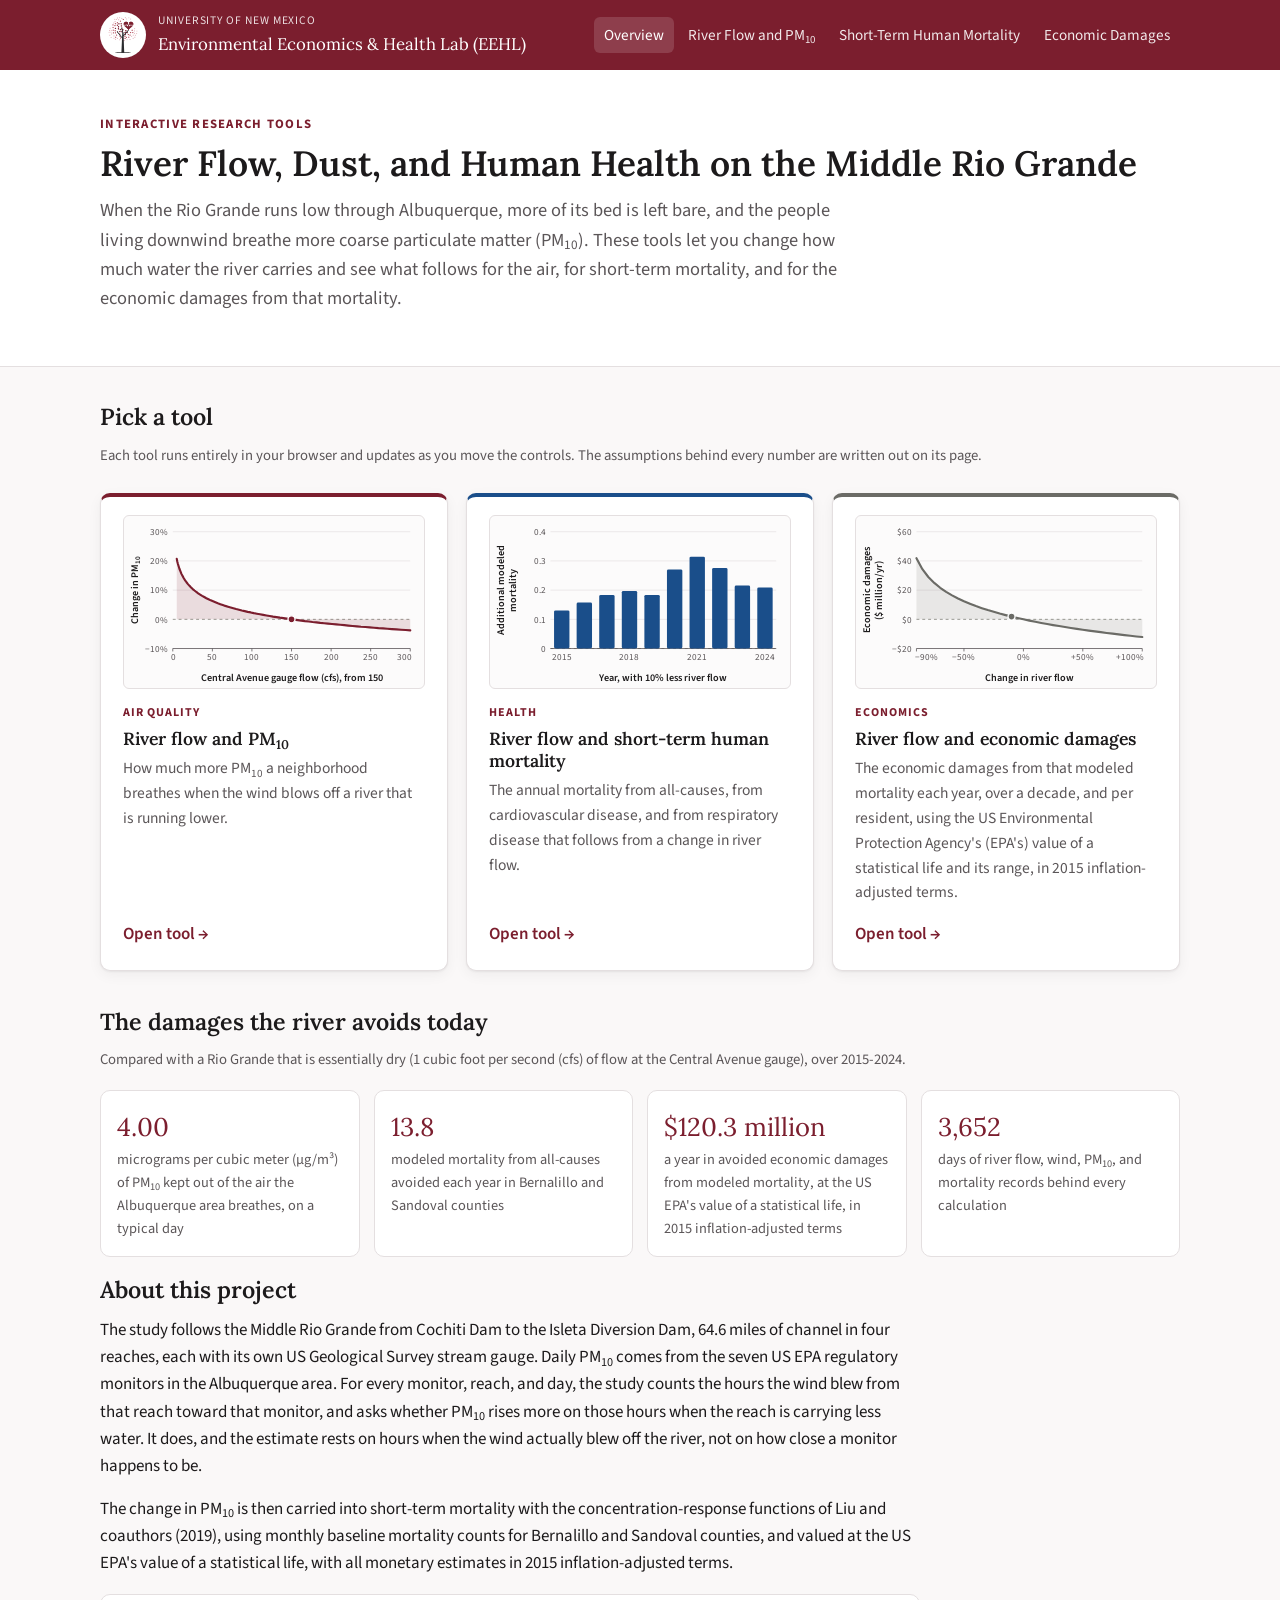
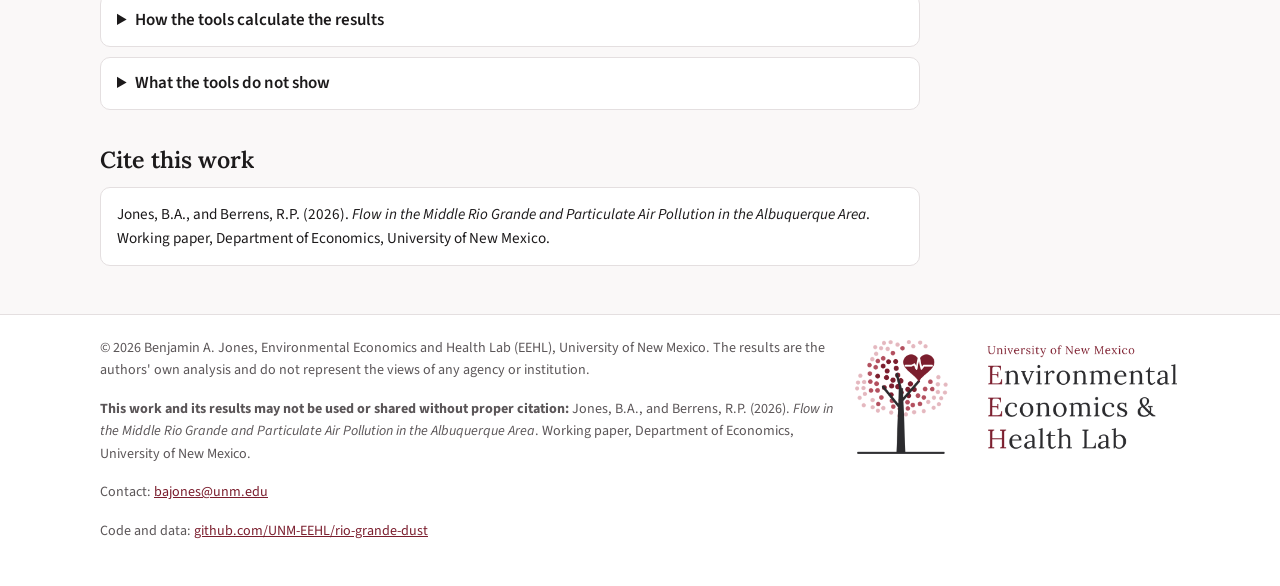
==== index.html @ bacb40bd "Short-Term Human Mortality tab and card; economic damages intro wording" ====
<!doctype html>
<html lang="en">
<head>
<meta charset="utf-8">
<meta name="viewport" content="width=device-width, initial-scale=1">
<title>Rio Grande Flow, Dust, and Human Health Tools</title>
<meta name="description" content="Interactive tools showing how river flow in the Middle Rio Grande changes downwind PM₁₀, short-term mortality, and the economic damages from that mortality in the Albuquerque area.">
<link rel="icon" type="image/png" href="assets/favicon.png">
<link rel="apple-touch-icon" href="assets/apple-touch-icon.png">
<link rel="preconnect" href="https://fonts.googleapis.com">
<link rel="preconnect" href="https://fonts.gstatic.com" crossorigin>
<link href="https://fonts.googleapis.com/css2?family=Lora:wght@500;600;700&family=Source+Sans+3:wght@400;600;700&display=swap" rel="stylesheet">
<link rel="stylesheet" href="assets/style.css">
</head>
<body>
<header class="site-header">
  <div class="wrap">
    <a class="brand" href="index.html">
      <img src="assets/lab-mark.png" alt="">
      <span><span class="b1">University of New Mexico</span><span class="b2">Environmental Economics &amp; Health Lab (EEHL)</span></span>
    </a>
    <nav class="nav" aria-label="Tools">
      <a href="index.html" aria-current="page">Overview</a>
      <a href="pm10.html">River Flow and PM<sub>10</sub></a>
      <a href="mortality.html">Short-Term Human Mortality</a>
      <a href="costs.html">Economic Damages</a>
    </nav>
  </div>
</header>

<section class="hero">
  <div class="wrap">
    <div class="eyebrow">Interactive research tools</div>
    <h1>River Flow, Dust, and Human Health on the Middle Rio Grande</h1>
    <p class="lede">When the Rio Grande runs low through Albuquerque, more of its bed is left bare, and the people living downwind breathe more coarse particulate matter (PM<sub>10</sub>). These tools let you change how much water the river carries and see what follows for the air, for short-term mortality, and for the economic damages from that mortality.</p>
  </div>
</section>

<main class="wrap">
  <h2>Pick a tool</h2>
  <p class="note">Each tool runs entirely in your browser and updates as you move the controls. The assumptions behind every number are written out on its page.</p>
  <div class="cards">
    <div class="card c-maroon">
      <div class="thumb" id="t-pm10" role="img" aria-label="PM₁₀ at one place after a day downwind, as the river falls from 150 cfs"></div>
      <div class="tag">Air quality</div>
      <h3>River flow and PM<sub>10</sub></h3>
      <p>How much more PM<sub>10</sub> a neighborhood breathes when the wind blows off a river that is running lower.</p>
      <a class="go" href="pm10.html">Open tool</a>
    </div>
    <div class="card c-blue">
      <div class="thumb" id="t-mort" role="img" aria-label="Additional modeled mortality by year, 2015 to 2024, with 10% less water"></div>
      <div class="tag">Health</div>
      <h3>River flow and short-term human mortality</h3>
      <p>The annual mortality from all-causes, from cardiovascular disease, and from respiratory disease that follows from a change in river flow.</p>
      <a class="go" href="mortality.html">Open tool</a>
    </div>
    <div class="card c-gray">
      <div class="thumb" id="t-cost" role="img" aria-label="Economic damages a year in millions, from 90% less to twice the water"></div>
      <div class="tag">Economics</div>
      <h3>River flow and economic damages</h3>
      <p>The economic damages from that modeled mortality each year, over a decade, and per resident, using the US Environmental Protection Agency's (EPA's) value of a statistical life and its range, in 2015 inflation-adjusted terms.</p>
      <a class="go" href="costs.html">Open tool</a>
    </div>
  </div>


  <h2>The damages the river avoids today</h2>
  <p class="note">Compared with a Rio Grande that is essentially dry (1 cubic foot per second (cfs) of flow at the Central Avenue gauge), over 2015-2024.</p>
  <div class="facts" id="facts">
    <div class="fact"><div class="v" id="f-dc">&hellip;</div><div class="l">micrograms per cubic meter (&micro;g/m&sup3;) of PM<sub>10</sub> kept out of the air the Albuquerque area breathes, on a typical day</div></div>
    <div class="fact"><div class="v" id="f-d">&hellip;</div><div class="l">modeled mortality from all-causes avoided each year in Bernalillo and Sandoval counties</div></div>
    <div class="fact"><div class="v" id="f-v">&hellip;</div><div class="l">a year in avoided economic damages from modeled mortality, at the US EPA's value of a statistical life, in 2015 inflation-adjusted terms</div></div>
    <div class="fact"><div class="v" id="f-n">&hellip;</div><div class="l">days of river flow, wind, PM<sub>10</sub>, and mortality records behind every calculation</div></div>
  </div>

  <div class="prose">
    <h2>About this project</h2>
    <p>The study follows the Middle Rio Grande from Cochiti Dam to the Isleta Diversion Dam, 64.6 miles of channel in four reaches, each with its own US Geological Survey stream gauge. Daily PM<sub>10</sub> comes from the seven US EPA regulatory monitors in the Albuquerque area. For every monitor, reach, and day, the study counts the hours the wind blew from that reach toward that monitor, and asks whether PM<sub>10</sub> rises more on those hours when the reach is carrying less water. It does, and the estimate rests on hours when the wind actually blew off the river, not on how close a monitor happens to be.</p>
    <p>The change in PM<sub>10</sub> is then carried into short-term mortality with the concentration-response functions of Liu and coauthors (2019), using monthly baseline mortality counts for Bernalillo and Sandoval counties, and valued at the US EPA's value of a statistical life, with all monetary estimates in 2015 inflation-adjusted terms.</p>

    <details>
      <summary>How the tools calculate the results</summary>
      <p>The results are obtained from a causally identified econometric model of the effect of Rio Grande river flows on downwind monitored PM<sub>10</sub> that accounts for any confounding effects of weather (daily temperature, same-day and recent precipitation, and wind speed), seasonality, and unobserved heterogeneity, through fixed effects for each monitor in each calendar month, which absorb everything that differs between monitors and across the seasons at each monitor, and fixed effects for each month of each year, which absorb everything shared across the region in a given month, such as regional drought, dust from far away, and wildfire smoke. Every number the tools use, from the regression coefficient to the daily river flows, downwind hours, PM<sub>10</sub>, and baseline mortality, is written by the study's replication code. Every scenario is set at the Central Avenue gauge in Albuquerque, and on each day the other three reaches move in the same proportion. That setting is for these public tools only, so you can change one familiar flow and see what follows. It is not the study's headline: the paper applies added flow, a low-flow floor, and the dry-river comparison to each reach's own gauge, so those three scenarios give different numbers here than in the paper, while the percentage cuts and the climate scenarios are the same. Your browser applies the same four equations the study does: the scenario's change in flow, the change in PM<sub>10</sub> that follows, the change in modeled mortality, and its economic damages. The 95% intervals come from the same 2,000 joint draws of the regression coefficient and the mortality coefficients that the replication code writes. A test in this repository recomputes every scenario the replication code reports and checks that the browser matches it.</p>
    </details>
    <details>
      <summary>What the tools do not show</summary>
      <p>The results are for short-term (acute) mortality only, all ages, from PM<sub>10</sub> only, with one set of concentration-response functions. Long-term mortality, hospital visits, and fine particulate matter (PM<sub>2.5</sub>) are not included, so the monetary estimates are conservative. The estimate uses same-day river flow, which understates the effect of a river bed that has been drying for weeks; the study treats it as a lower bound. Scenarios far outside the flows the river actually carried from 2015 to 2024 are extrapolations.</p>
    </details>

    <h2>Cite this work</h2>
    <p class="cite">Jones, B.A., and Berrens, R.P. (2026). <em>Flow in the Middle Rio Grande and Particulate Air Pollution in the Albuquerque Area</em>. Working paper, Department of Economics, University of New Mexico.</p>
  </div>
</main>

<footer class="site-footer">
  <div class="wrap">
    <div>
      <p>&copy; 2026 Benjamin A. Jones, Environmental Economics and Health Lab (EEHL), University of New Mexico. The results are the authors' own analysis and do not represent the views of any agency or institution.</p>
      <p><strong>This work and its results may not be used or shared without proper citation:</strong> Jones, B.A., and Berrens, R.P. (2026). <em>Flow in the Middle Rio Grande and Particulate Air Pollution in the Albuquerque Area</em>. Working paper, Department of Economics, University of New Mexico.</p>
      <p>Contact: <a href="mailto:bajones@unm.edu">bajones@unm.edu</a></p>
      <p>Code and data: <a href="https://github.com/UNM-EEHL/rio-grande-dust">github.com/UNM-EEHL/rio-grande-dust</a></p>
    </div>
    <img class="footer-logo" src="assets/lab-logo-horizontal.png" alt="University of New Mexico Environmental Economics and Health Lab (EEHL)">
  </div>
</footer>

<script src="assets/model.js"></script>
<script src="assets/ui.js"></script>
<script>
RGModel.load("data/").then(M => {
  const c = M.central({ type: "reference", value: 1 });
  document.getElementById("f-dc").textContent = c.dCmean.toFixed(2);
  document.getElementById("f-d").textContent = c.deathsYr.all.toFixed(1);
  document.getElementById("f-v").textContent = RGUI.fmt.money(c.deathsYr.all * M.vsl.central);
  document.getElementById("f-n").textContent = M.D.n.toLocaleString("en-US");
  drawThumbs(M);
}).catch(e => { document.getElementById("facts").insertAdjacentHTML("afterend",
  '<p class="warn on">The study data could not be loaded. ' + e.message + '</p>'); });
/* Small preview charts for the tool cards, computed live from the same model.
   Each one carries its own axis values and axis titles so it reads on its own. */
const SUB = t => t.replace(/PM10/g, 'PM<tspan dy="2.6" font-size="7.4">10</tspan><tspan dy="-2.6"></tspan>');
function niceStep(span, n) {
  const raw = span / n, p = Math.pow(10, Math.floor(Math.log10(raw))), m = raw / p;
  return (m <= 1 ? 1 : m <= 2 ? 2 : m <= 2.5 ? 2.5 : m <= 5 ? 5 : 10) * p;
}
function thumbSVG(el, o) {
  const W = 300, H = 168, R = 10, T = 10, B = 38;
  const ylines = o.ylab.split("\n"), L = ylines.length > 1 ? 58 : 46;
  const xs = o.x, ys = o.y, n = ys.length;
  let lo = Math.min(0, ...ys), hi = Math.max(0, ...ys);
  const st = niceStep(hi - lo || 1, 4);
  lo = Math.floor(lo / st) * st; hi = Math.ceil(hi / st) * st;
  const x0 = o.xmin !== undefined ? o.xmin : Math.min(...xs), x1 = o.xmax !== undefined ? o.xmax : Math.max(...xs);
  const pw = W - L - R, ph = H - T - B;
  const X = o.kind === "bars" ? (i => L + pw * (i + 0.5) / n) : (v => L + pw * (o.xf(v) - o.xf(x0)) / (o.xf(x1) - o.xf(x0)));
  const Y = v => T + ph * (hi - v) / (hi - lo);
  const font = 'font-family="Source Sans 3, Segoe UI, Helvetica, Arial, sans-serif"';
  let g = `<svg viewBox="0 0 ${W} ${H}" ${font} aria-hidden="true">`;
  for (let v = lo; v <= hi + st / 2; v += st) {
    const y = Y(v).toFixed(1);
    g += `<line x1="${L}" x2="${W - R}" y1="${y}" y2="${y}" stroke="${Math.abs(v) < st / 1e6 ? "#9A9A94" : "#ECE8E9"}" stroke-width="1"${Math.abs(v) < st / 1e6 ? ' stroke-dasharray="3 3"' : ""}/>`;
    g += `<text x="${L - 5}" y="${y}" dy="3.4" font-size="9.5" fill="#5B5658" text-anchor="end">${o.fy(v)}</text>`;
  }
  g += `<line x1="${L}" x2="${W - R}" y1="${T + ph}" y2="${T + ph}" stroke="#5B5658" stroke-width="0.8"/>`;
  if (o.kind === "bars") {
    const bw = pw / n;
    ys.forEach((v, i) => {
      const y = Math.min(Y(v), Y(0)), h = Math.max(1, Math.abs(Y(v) - Y(0)));
      g += `<rect x="${(L + i * bw + bw * 0.16).toFixed(1)}" y="${y.toFixed(1)}" width="${(bw * 0.68).toFixed(1)}" height="${h.toFixed(1)}" rx="1.5" fill="${o.color}"/>`;
    });
    xs.forEach((v, i) => { if (i % o.every === 0) g += `<text x="${X(i).toFixed(1)}" y="${T + ph + 12}" font-size="9.5" fill="#5B5658" text-anchor="middle">${v}</text>`; });
  } else {
    const pts = xs.map((v, i) => `${X(v).toFixed(1)},${Y(ys[i]).toFixed(1)}`);
    g += `<path d="M${X(xs[0]).toFixed(1)},${Y(0).toFixed(1)} L${pts.join(" L")} L${X(xs[n - 1]).toFixed(1)},${Y(0).toFixed(1)} Z" fill="${o.color}" opacity="0.14"/>`;
    g += `<polyline points="${pts.join(" ")}" fill="none" stroke="${o.color}" stroke-width="2.2" stroke-linejoin="round" stroke-linecap="round"/>`;
    o.xticks.forEach(v => {
      const x = X(v).toFixed(1);
      g += `<line x1="${x}" x2="${x}" y1="${T + ph}" y2="${T + ph + 3}" stroke="#5B5658" stroke-width="0.8"/>`;
      const anc = X(v) - L < 12 ? "start" : W - R - X(v) < 16 ? "end" : "middle";
      g += `<text x="${anc === "start" ? L - 2 : anc === "end" ? W - R + 2 : x}" y="${T + ph + 12}" font-size="9.5" fill="#5B5658" text-anchor="${anc}">${o.fx(v)}</text>`;
    });
    if (o.dot) g += `<circle cx="${X(o.dot[0]).toFixed(1)}" cy="${Y(o.dot[1]).toFixed(1)}" r="3.6" fill="${o.color}" stroke="#fff" stroke-width="1.4"/>`;
  }
  g += `<text x="${L + pw / 2}" y="${H - 5}" font-size="10.5" font-weight="600" fill="#1C1A1B" text-anchor="middle">${SUB(o.xlab)}</text>`;
  ylines.forEach((t, k) => {
    g += `<text transform="translate(${10 + 12.5 * k} ${T + ph / 2}) rotate(-90)" font-size="10.5" font-weight="600" fill="#1C1A1B" text-anchor="middle">${SUB(t)}</text>`;
  });
  el.innerHTML = g + "</svg>";
}
const minus = s => String(s).replace(/^-/, "−");
function drawThumbs(M) {
  const css = getComputedStyle(document.documentElement);
  const col = k => css.getPropertyValue(k).trim();
  /* Tool 1: one place, a full day downwind, flow at the Central Avenue gauge moved away from 150 cfs */
  const qs = [], ps = [];
  for (let i = 0; i <= 80; i++) { const q = 5 + 295 * Math.pow(i / 80, 1.6); qs.push(q); ps.push(M.onePlace(150, q, 24).pct); }
  thumbSVG(document.getElementById("t-pm10"), { kind: "line", x: qs, y: ps, color: col("--maroon"), xf: v => v,
    xmin: 0, xmax: 300, xticks: [0, 50, 100, 150, 200, 250, 300], fx: v => v, fy: v => minus(+v.toFixed(1)) + "%",
    dot: [150, 0], xlab: "Central Avenue gauge flow (cfs), from 150", ylab: "Change in PM10" });
  /* Tool 2: additional all-cause modeled mortality by year with 10% less water */
  const c = M.central({ type: "percent", value: -0.1 });
  thumbSVG(document.getElementById("t-mort"), { kind: "bars", x: c.years, y: c.years.map(y => c.byYear[y].all), color: col("--blue"),
    every: 3, fy: v => minus(+v.toFixed(2)), xlab: "Year, with 10% less river flow", ylab: "Additional modeled\nmortality" });
  /* Tool 3: annual economic damages across the change-in-flow slider */
  const pc = [], cost = [];
  for (let v = -90; v <= 100; v += 5) { pc.push(v); cost.push(M.central({ type: "percent", value: v / 100 }).deathsYr.all * M.vsl.central / 1e6); }
  thumbSVG(document.getElementById("t-cost"), { kind: "line", x: pc, y: cost, color: col("--gray"), xf: v => v,
    xticks: [-90, -50, 0, 50, 100], fx: v => (v > 0 ? "+" : "") + minus(v) + "%", fy: v => minus("$" + (+v.toFixed(1))).replace("$−", "−$").replace("$-", "−$"),
    dot: [-10, cost[pc.indexOf(-10)]], xlab: "Change in river flow", ylab: "Economic damages\n($ million/yr)" });
}
</script>
</body>
</html>
---- assets/style.css ----
:root {
  --maroon: #7B1E2E;
  --maroon-dark: #5E1421;
  --maroon-pale: #F6ECEE;
  --blue: #1A4E8A;
  --blue-light: #8FBEEA;
  --gray: #6B6B66;
  --ink: #1C1A1B;
  --muted: #5B5658;
  --line: #E4DFE0;
  --bg: #FAF8F8;
  --card: #FFFFFF;
  --radius: 10px;
  --shadow: 0 1px 2px rgba(28, 26, 27, 0.06), 0 4px 14px rgba(28, 26, 27, 0.05);
  --serif: "Lora", Georgia, "Times New Roman", serif;
  --sans: "Source Sans 3", "Segoe UI", Helvetica, Arial, sans-serif;
}

* { box-sizing: border-box; }
html { -webkit-text-size-adjust: 100%; }
body {
  margin: 0; background: var(--bg); color: var(--ink);
  font-family: var(--sans); font-size: 17px; line-height: 1.6;
}
a { color: var(--maroon); }
a:hover { color: var(--maroon-dark); }
h1, h2, h3 { font-family: var(--serif); font-weight: 600; line-height: 1.25; color: var(--ink); }
h1 { font-size: 2.2rem; margin: 0 0 0.6rem; }
h2 { font-size: 1.45rem; margin: 2.2rem 0 0.8rem; }
h3 { font-size: 1.1rem; margin: 0 0 0.4rem; }
p { margin: 0 0 1rem; }
.wrap { max-width: 1120px; margin: 0 auto; padding: 0 20px; }

/* header */
.site-header { background: var(--maroon); color: #fff; }
.site-header .wrap { display: flex; align-items: center; justify-content: space-between; gap: 16px; padding-top: 12px; padding-bottom: 12px; }
.brand { display: flex; align-items: center; gap: 12px; color: #fff; text-decoration: none; }
.brand img { width: 46px; height: 46px; padding: 4px; box-sizing: border-box; object-fit: contain; border-radius: 50%; background: #fff; flex: none; }
.brand .b1 { display: block; font-size: 0.72rem; letter-spacing: 0.08em; text-transform: uppercase; opacity: 0.85; }
.brand .b2 { display: block; font-family: var(--serif); font-size: 1.05rem; }
.brand:hover { color: #fff; }
.nav { display: flex; flex-wrap: wrap; gap: 4px; }
.nav a { color: #fff; text-decoration: none; padding: 6px 10px; border-radius: 6px; font-size: 0.95rem; opacity: 0.9; }
.nav a:hover, .nav a[aria-current="page"] { background: rgba(255, 255, 255, 0.14); opacity: 1; }

/* hero */
.hero { background: #fff; border-bottom: 1px solid var(--line); }
.hero .wrap { padding-top: 44px; padding-bottom: 36px; }
.eyebrow { font-size: 0.8rem; letter-spacing: 0.1em; text-transform: uppercase; color: var(--maroon); font-weight: 700; margin-bottom: 8px; }
.lede { font-size: 1.15rem; color: var(--muted); max-width: 760px; }

/* cards on the main page */
.cards { display: grid; grid-template-columns: repeat(3, 1fr); gap: 18px; margin: 26px 0 8px; }
.card { background: var(--card); border: 1px solid var(--line); border-radius: var(--radius); padding: 22px; box-shadow: var(--shadow); display: flex; flex-direction: column; }
.card p { color: var(--muted); font-size: 0.97rem; flex: 1; }
.card .go { font-weight: 600; text-decoration: none; }
.card .go::after { content: " \2192"; }
.card { border-top: 4px solid var(--maroon); }
.card.c-blue { border-top-color: var(--blue); }
.card.c-gray { border-top-color: var(--gray); }
.card .thumb { margin: -4px 0 14px; padding: 6px 4px 2px; background: #FCFBFB; border: 1px solid var(--line); border-radius: 6px; overflow: hidden; }
.card .thumb svg { width: 100%; height: auto; display: block; }
.reset { font: inherit; font-size: 0.86rem; font-weight: 600; margin-top: 4px; padding: 7px 12px; width: 100%; border: 1px solid var(--maroon); background: #fff; color: var(--maroon); border-radius: 6px; cursor: pointer; }
.reset:hover { background: var(--maroon-pale); }
.reset::before { content: "\21BA  "; }
.card .tag { font-size: 0.75rem; text-transform: uppercase; letter-spacing: 0.08em; color: var(--maroon); font-weight: 700; margin-bottom: 6px; }
.facts { display: grid; grid-template-columns: repeat(4, 1fr); gap: 14px; margin: 18px 0; }
.fact { background: var(--card); border: 1px solid var(--line); border-radius: var(--radius); padding: 16px; }
.fact .v { font-family: var(--serif); font-size: 1.6rem; color: var(--maroon); }
.fact .l { font-size: 0.9rem; color: var(--muted); }

/* tool layout */
.tool { display: grid; grid-template-columns: 330px 1fr; gap: 22px; margin: 26px 0; align-items: start; }
.panel { background: var(--card); border: 1px solid var(--line); border-radius: var(--radius); padding: 20px; box-shadow: var(--shadow); }
.controls { position: sticky; top: 14px; }
.controls h3 { font-size: 1rem; text-transform: uppercase; letter-spacing: 0.06em; font-family: var(--sans); color: var(--maroon); margin-bottom: 12px; }
.ctl { margin-bottom: 18px; }
.ctl label { display: flex; justify-content: space-between; align-items: baseline; font-weight: 600; font-size: 0.95rem; margin-bottom: 4px; gap: 8px; }
.ctl label output { font-weight: 700; color: var(--maroon); font-variant-numeric: tabular-nums; white-space: nowrap; }
.ctl .hint { font-size: 0.83rem; color: var(--muted); margin-top: 4px; line-height: 1.4; }
input[type="range"] { width: 100%; accent-color: var(--maroon); }
select { width: 100%; padding: 7px 8px; border: 1px solid var(--line); border-radius: 6px; font: inherit; background: #fff; }
.seg { display: grid; grid-template-columns: 1fr 1fr; gap: 6px; }
.seg button { font: inherit; font-size: 0.88rem; padding: 7px 6px; border: 1px solid var(--line); background: #fff; border-radius: 6px; cursor: pointer; color: var(--ink); }
.seg button[aria-pressed="true"] { background: var(--maroon); border-color: var(--maroon); color: #fff; }
.presets { display: flex; flex-wrap: wrap; gap: 6px; }
.presets button { font: inherit; font-size: 0.82rem; padding: 5px 9px; border: 1px solid var(--line); background: var(--maroon-pale); border-radius: 999px; cursor: pointer; color: var(--maroon-dark); }
.presets button:hover { border-color: var(--maroon); }

.results { display: flex; flex-direction: column; gap: 18px; }
.stats { display: grid; grid-template-columns: repeat(3, 1fr); gap: 14px; }
.stat { background: var(--card); border: 1px solid var(--line); border-radius: var(--radius); padding: 16px 18px; box-shadow: var(--shadow); }
.stat .k { font-size: 0.82rem; text-transform: uppercase; letter-spacing: 0.06em; color: var(--muted); font-weight: 700; }
.stat .v { font-family: var(--serif); font-size: 2rem; color: var(--ink); font-variant-numeric: tabular-nums; margin: 4px 0 2px; }
.unit { text-transform: none; letter-spacing: 0.02em; }
@media (min-width: 921px) { .stats.even-k .stat .k { min-height: 2.6em; } }
.stat .s { font-size: 0.88rem; color: var(--muted); font-variant-numeric: tabular-nums; }
.stat.primary { border-top: 4px solid var(--maroon); }
.summary { font-size: 1.05rem; background: var(--maroon-pale); border-left: 4px solid var(--maroon); padding: 14px 16px; border-radius: 6px; margin: 0; }
.chart h3 { margin-bottom: 2px; }
.chart .sub { font-size: 0.88rem; color: var(--muted); margin-bottom: 8px; }
.chart svg { width: 100%; height: auto; display: block; }
.busy { font-size: 0.82rem; color: var(--muted); min-height: 1.2em; }
.busy:empty { display: none; }
.results > .note { margin: -8px 0 0; }
.warn { font-size: 0.86rem; color: var(--maroon-dark); background: #FFF6E6; border: 1px solid #F0DDB8; padding: 8px 10px; border-radius: 6px; display: none; }
.warn.on { display: block; }

/* text blocks */
.prose { max-width: 820px; }
.prose h2:first-child { margin-top: 0; }
details { background: var(--card); border: 1px solid var(--line); border-radius: var(--radius); padding: 12px 16px; margin: 10px 0; }
details summary { cursor: pointer; font-weight: 600; }
details[open] summary { margin-bottom: 8px; }
.note { font-size: 0.92rem; color: var(--muted); }
.cite { font-size: 0.95rem; background: #fff; border: 1px solid var(--line); border-radius: var(--radius); padding: 14px 16px; }
table.small { border-collapse: collapse; font-size: 0.92rem; width: 100%; }
table.small th, table.small td { text-align: left; padding: 6px 8px; border-bottom: 1px solid var(--line); vertical-align: top; }

/* footer */
.site-footer { margin-top: 48px; border-top: 1px solid var(--line); background: #fff; }
.site-footer .wrap { padding-top: 22px; padding-bottom: 28px; font-size: 0.88rem; color: var(--muted); display: grid; grid-template-columns: 1fr auto; gap: 18px; }
.site-footer img.footer-logo { height: 120px; width: auto; max-width: 100%; justify-self: end; align-self: start; }
@media (max-width: 920px) { .site-footer img.footer-logo { height: 108px; } }
@media (max-width: 560px) { .site-footer img.footer-logo { justify-self: start; height: auto; width: 100%; max-width: 290px; } }

@media (max-width: 920px) {
  .cards { grid-template-columns: 1fr; }
  .facts { grid-template-columns: repeat(2, 1fr); }
  .tool { grid-template-columns: 1fr; }
  .controls { position: static; }
  .stats { grid-template-columns: 1fr; }
}
@media (max-width: 560px) {
  h1 { font-size: 1.7rem; }
  .site-header .wrap { flex-direction: column; align-items: flex-start; }
  .facts { grid-template-columns: 1fr; }
  .site-footer .wrap { grid-template-columns: 1fr; }
}

/* chemical subscripts (PM10) that do not disturb line spacing */
sub { font-size: 0.72em; line-height: 0; position: relative; vertical-align: baseline; bottom: -0.28em; }
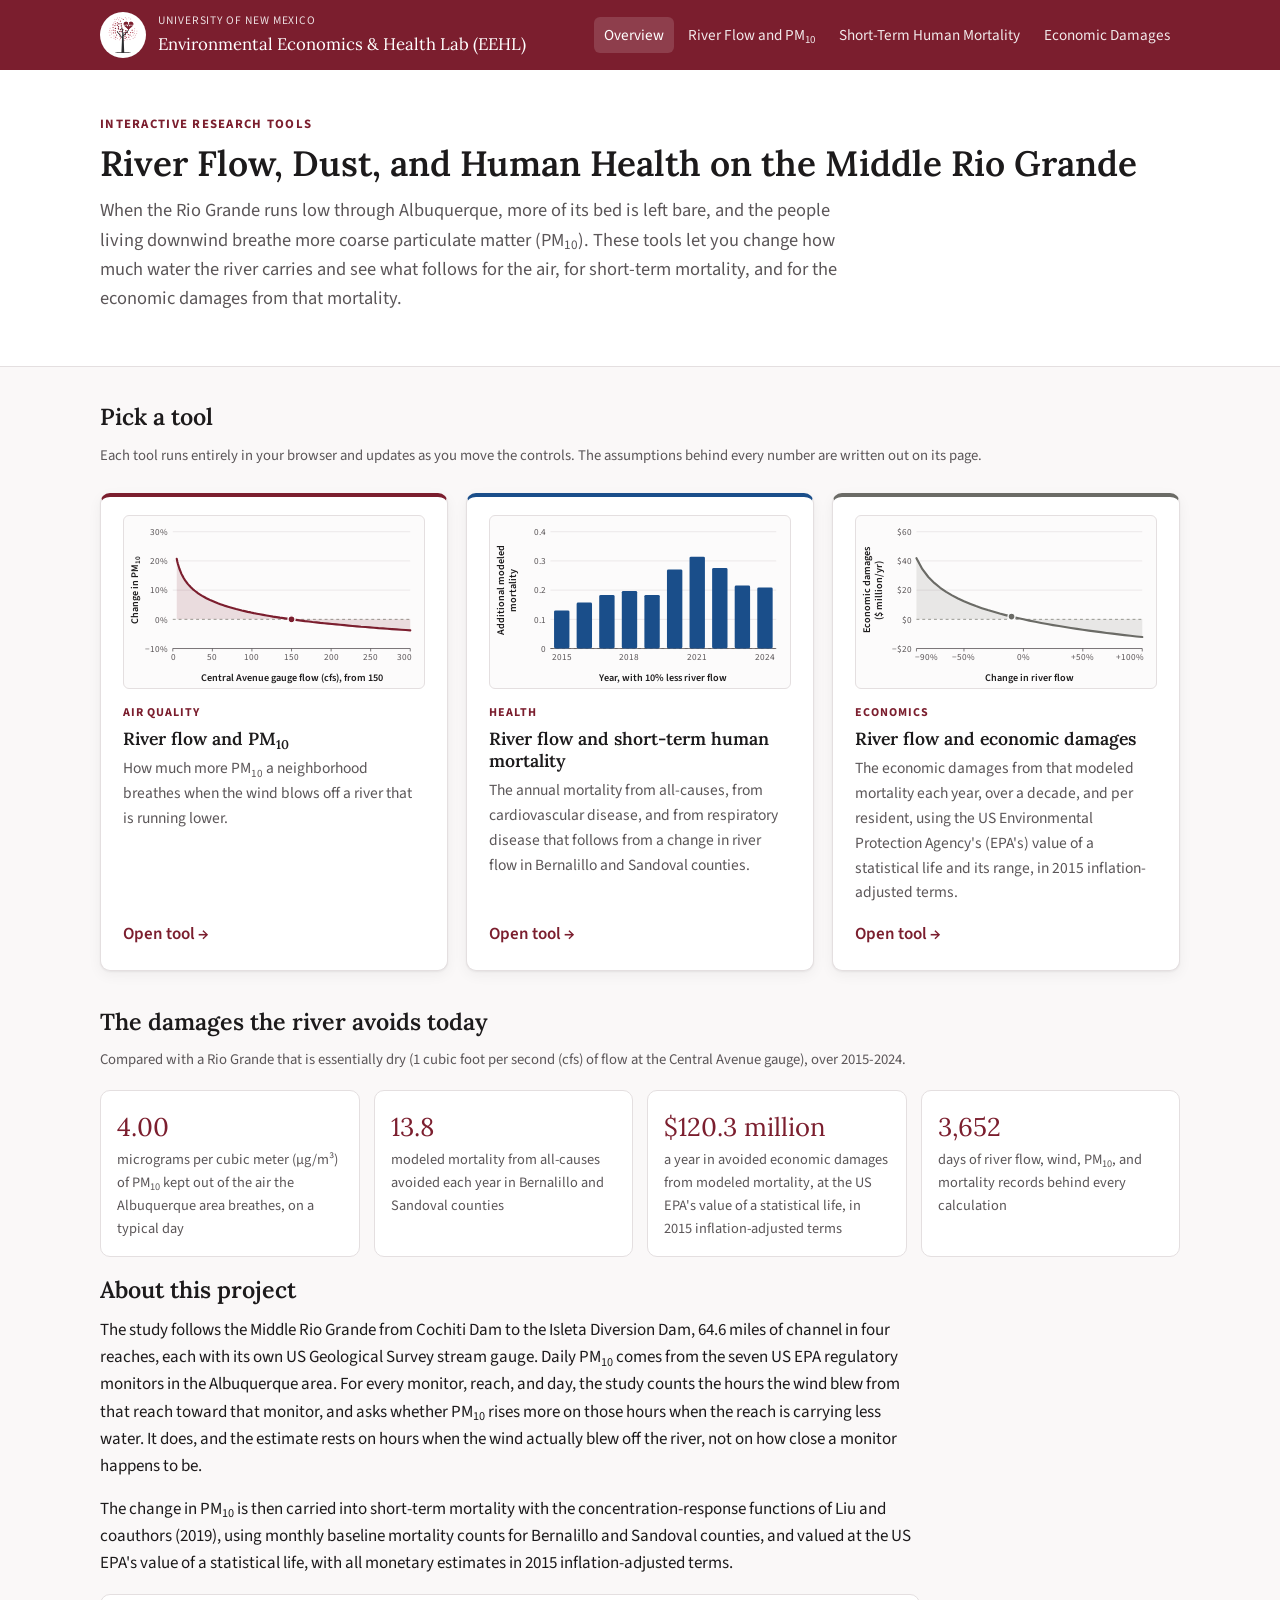
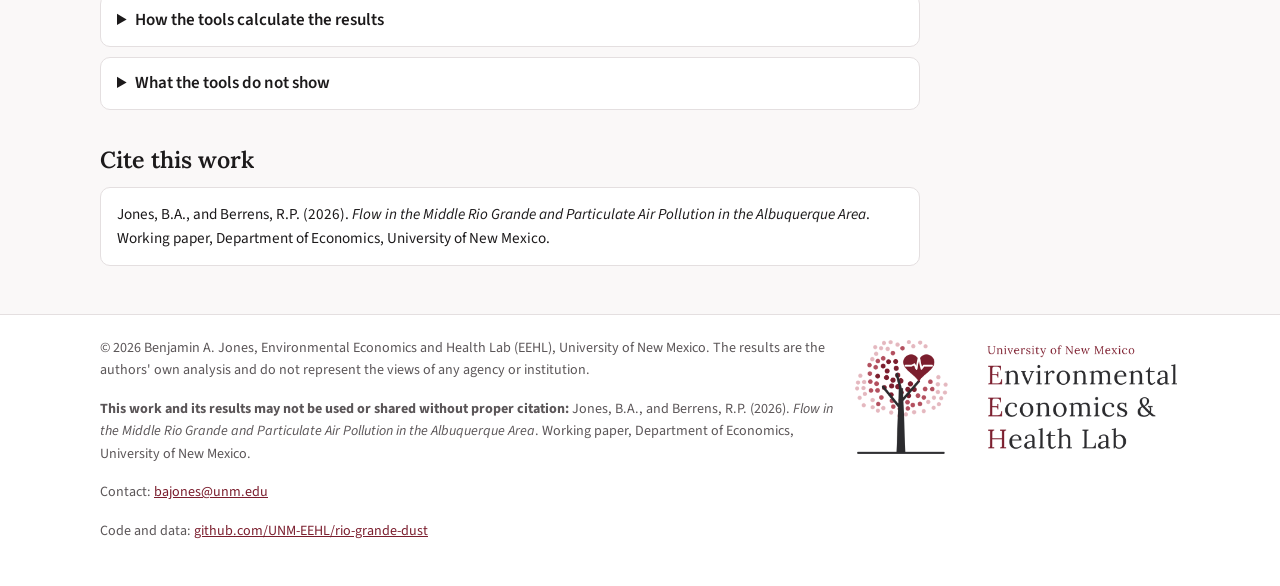
==== commit 023e8615: "Homepage mortality card: name Bernalillo and Sandoval counties" ====
--- a/index.html
+++ b/index.html
@@ -51,7 +51,7 @@
       <div class="thumb" id="t-mort" role="img" aria-label="Additional modeled mortality by year, 2015 to 2024, with 10% less water"></div>
       <div class="tag">Health</div>
       <h3>River flow and short-term human mortality</h3>
-      <p>The annual mortality from all-causes, from cardiovascular disease, and from respiratory disease that follows from a change in river flow.</p>
+      <p>The annual mortality from all-causes, from cardiovascular disease, and from respiratory disease that follows from a change in river flow in Bernalillo and Sandoval counties.</p>
       <a class="go" href="mortality.html">Open tool</a>
     </div>
     <div class="card c-gray">
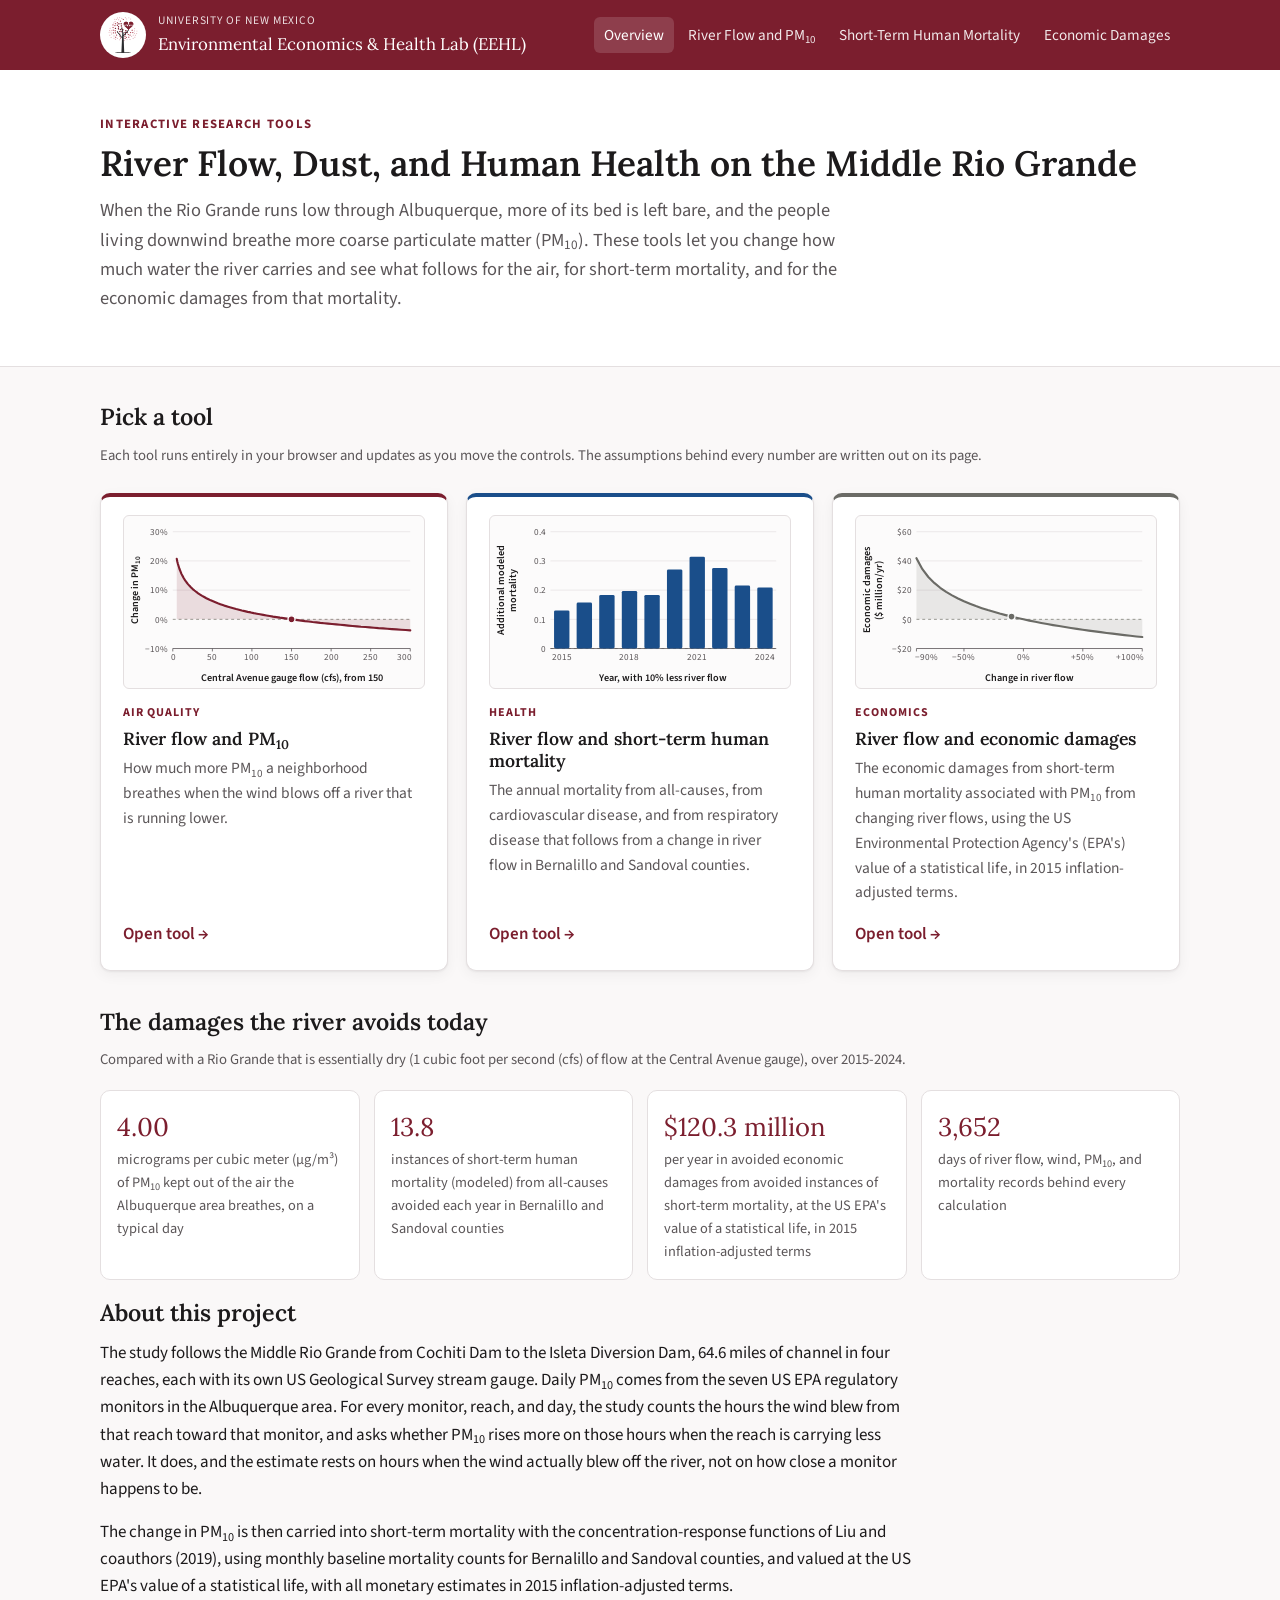
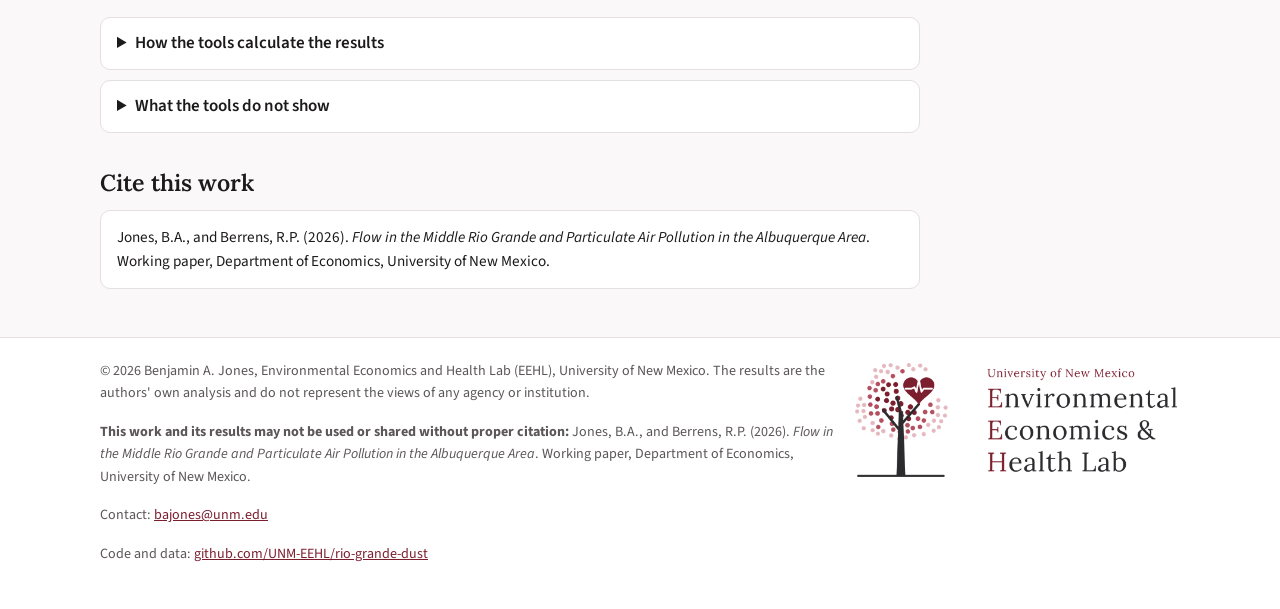
==== commit 41c7e008: "Homepage: economic damages card and avoided-mortality fact wording" ====
--- a/index.html
+++ b/index.html
@@ -58,7 +58,7 @@
       <div class="thumb" id="t-cost" role="img" aria-label="Economic damages a year in millions, from 90% less to twice the water"></div>
       <div class="tag">Economics</div>
       <h3>River flow and economic damages</h3>
-      <p>The economic damages from that modeled mortality each year, over a decade, and per resident, using the US Environmental Protection Agency's (EPA's) value of a statistical life and its range, in 2015 inflation-adjusted terms.</p>
+      <p>The economic damages from short-term human mortality associated with PM<sub>10</sub> from changing river flows, using the US Environmental Protection Agency's (EPA's) value of a statistical life, in 2015 inflation-adjusted terms.</p>
       <a class="go" href="costs.html">Open tool</a>
     </div>
   </div>
@@ -68,8 +68,8 @@
   <p class="note">Compared with a Rio Grande that is essentially dry (1 cubic foot per second (cfs) of flow at the Central Avenue gauge), over 2015-2024.</p>
   <div class="facts" id="facts">
     <div class="fact"><div class="v" id="f-dc">&hellip;</div><div class="l">micrograms per cubic meter (&micro;g/m&sup3;) of PM<sub>10</sub> kept out of the air the Albuquerque area breathes, on a typical day</div></div>
-    <div class="fact"><div class="v" id="f-d">&hellip;</div><div class="l">modeled mortality from all-causes avoided each year in Bernalillo and Sandoval counties</div></div>
-    <div class="fact"><div class="v" id="f-v">&hellip;</div><div class="l">a year in avoided economic damages from modeled mortality, at the US EPA's value of a statistical life, in 2015 inflation-adjusted terms</div></div>
+    <div class="fact"><div class="v" id="f-d">&hellip;</div><div class="l">instances of short-term human mortality (modeled) from all-causes avoided each year in Bernalillo and Sandoval counties</div></div>
+    <div class="fact"><div class="v" id="f-v">&hellip;</div><div class="l">per year in avoided economic damages from avoided instances of short-term mortality, at the US EPA's value of a statistical life, in 2015 inflation-adjusted terms</div></div>
     <div class="fact"><div class="v" id="f-n">&hellip;</div><div class="l">days of river flow, wind, PM<sub>10</sub>, and mortality records behind every calculation</div></div>
   </div>
 
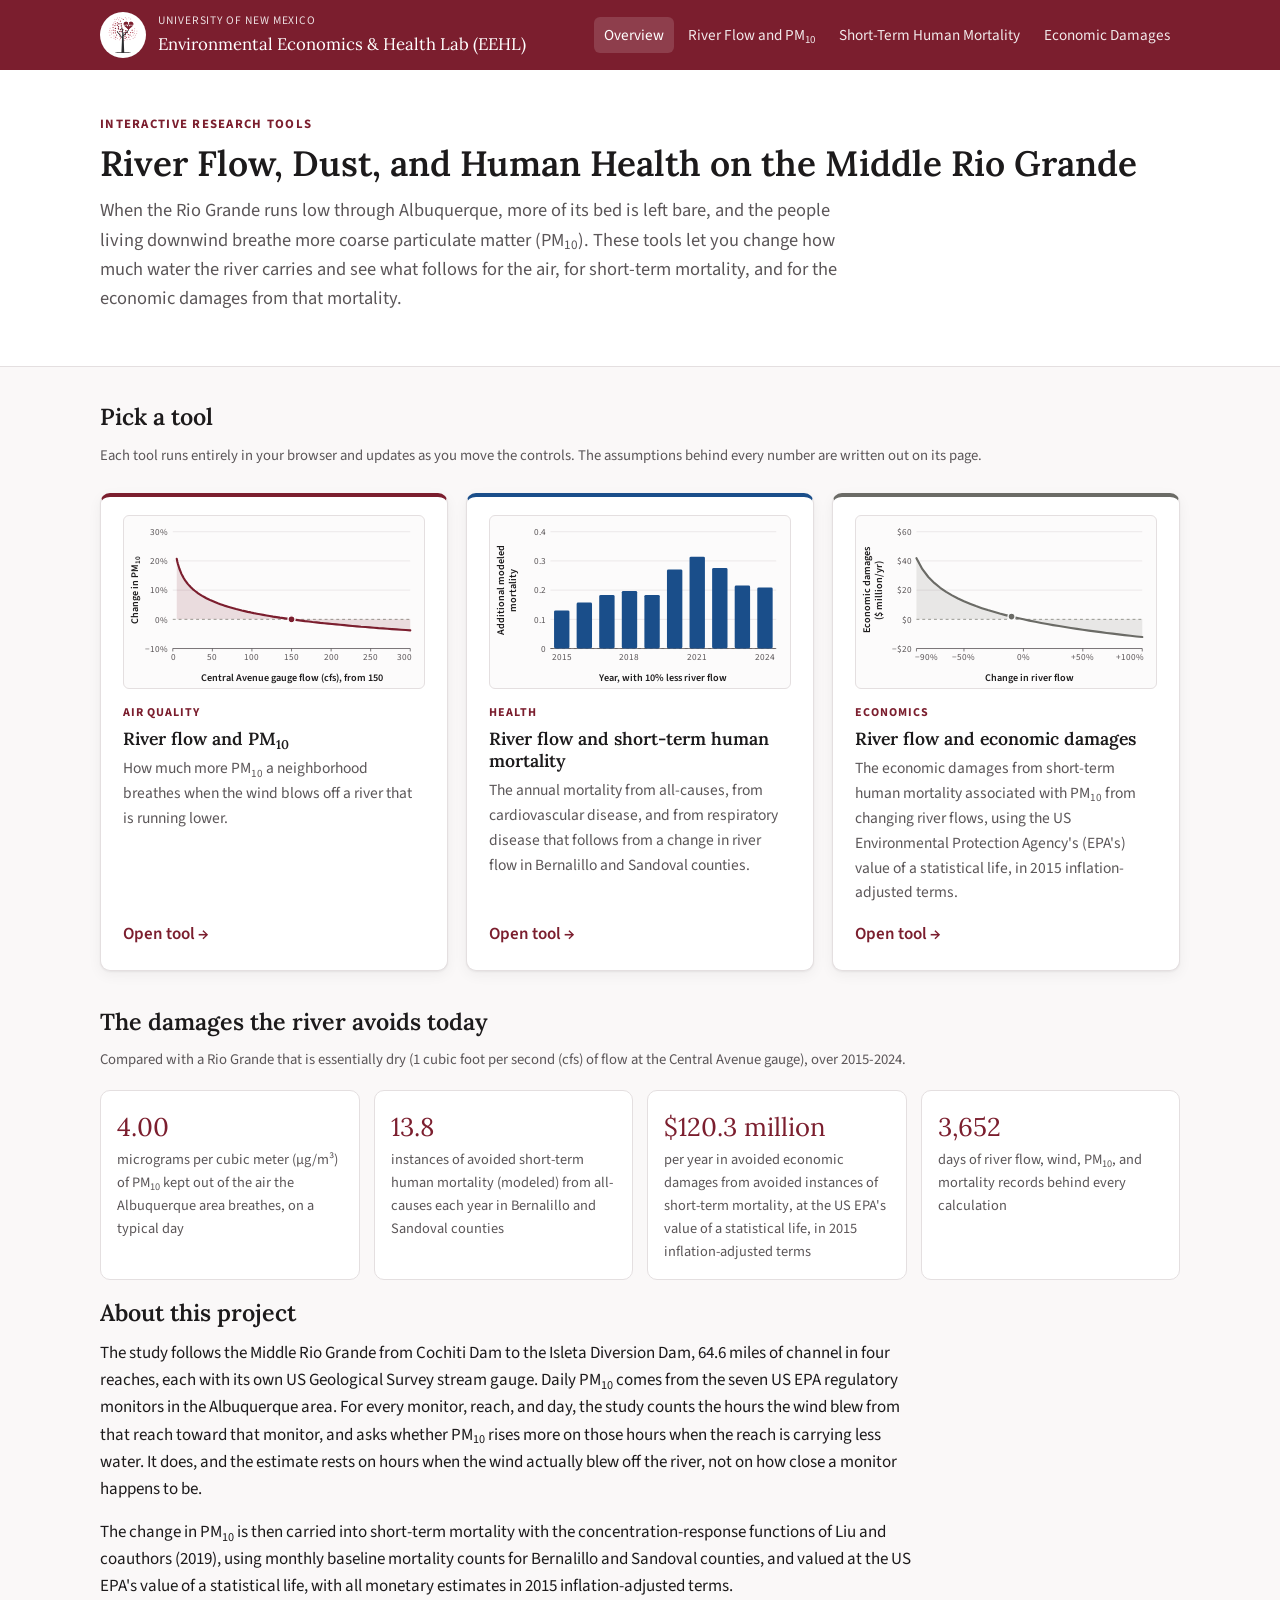
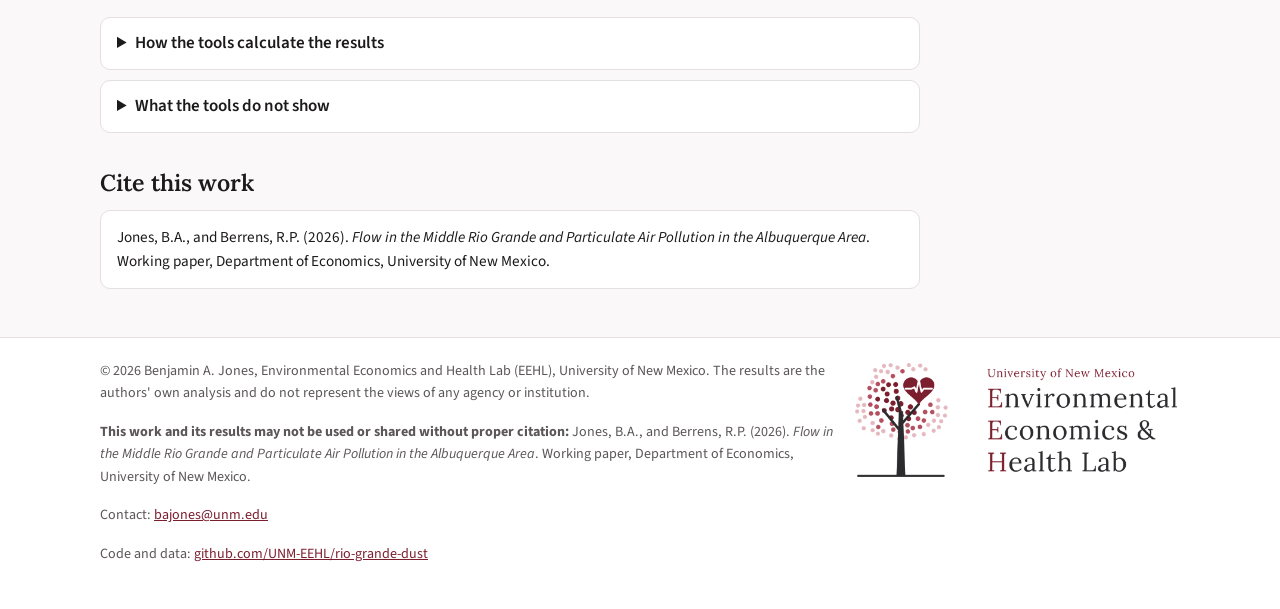
==== commit 0ffde59b: "Homepage: avoided short-term human mortality fact wording" ====
--- a/index.html
+++ b/index.html
@@ -68,7 +68,7 @@
   <p class="note">Compared with a Rio Grande that is essentially dry (1 cubic foot per second (cfs) of flow at the Central Avenue gauge), over 2015-2024.</p>
   <div class="facts" id="facts">
     <div class="fact"><div class="v" id="f-dc">&hellip;</div><div class="l">micrograms per cubic meter (&micro;g/m&sup3;) of PM<sub>10</sub> kept out of the air the Albuquerque area breathes, on a typical day</div></div>
-    <div class="fact"><div class="v" id="f-d">&hellip;</div><div class="l">instances of short-term human mortality (modeled) from all-causes avoided each year in Bernalillo and Sandoval counties</div></div>
+    <div class="fact"><div class="v" id="f-d">&hellip;</div><div class="l">instances of avoided short-term human mortality (modeled) from all-causes each year in Bernalillo and Sandoval counties</div></div>
     <div class="fact"><div class="v" id="f-v">&hellip;</div><div class="l">per year in avoided economic damages from avoided instances of short-term mortality, at the US EPA's value of a statistical life, in 2015 inflation-adjusted terms</div></div>
     <div class="fact"><div class="v" id="f-n">&hellip;</div><div class="l">days of river flow, wind, PM<sub>10</sub>, and mortality records behind every calculation</div></div>
   </div>
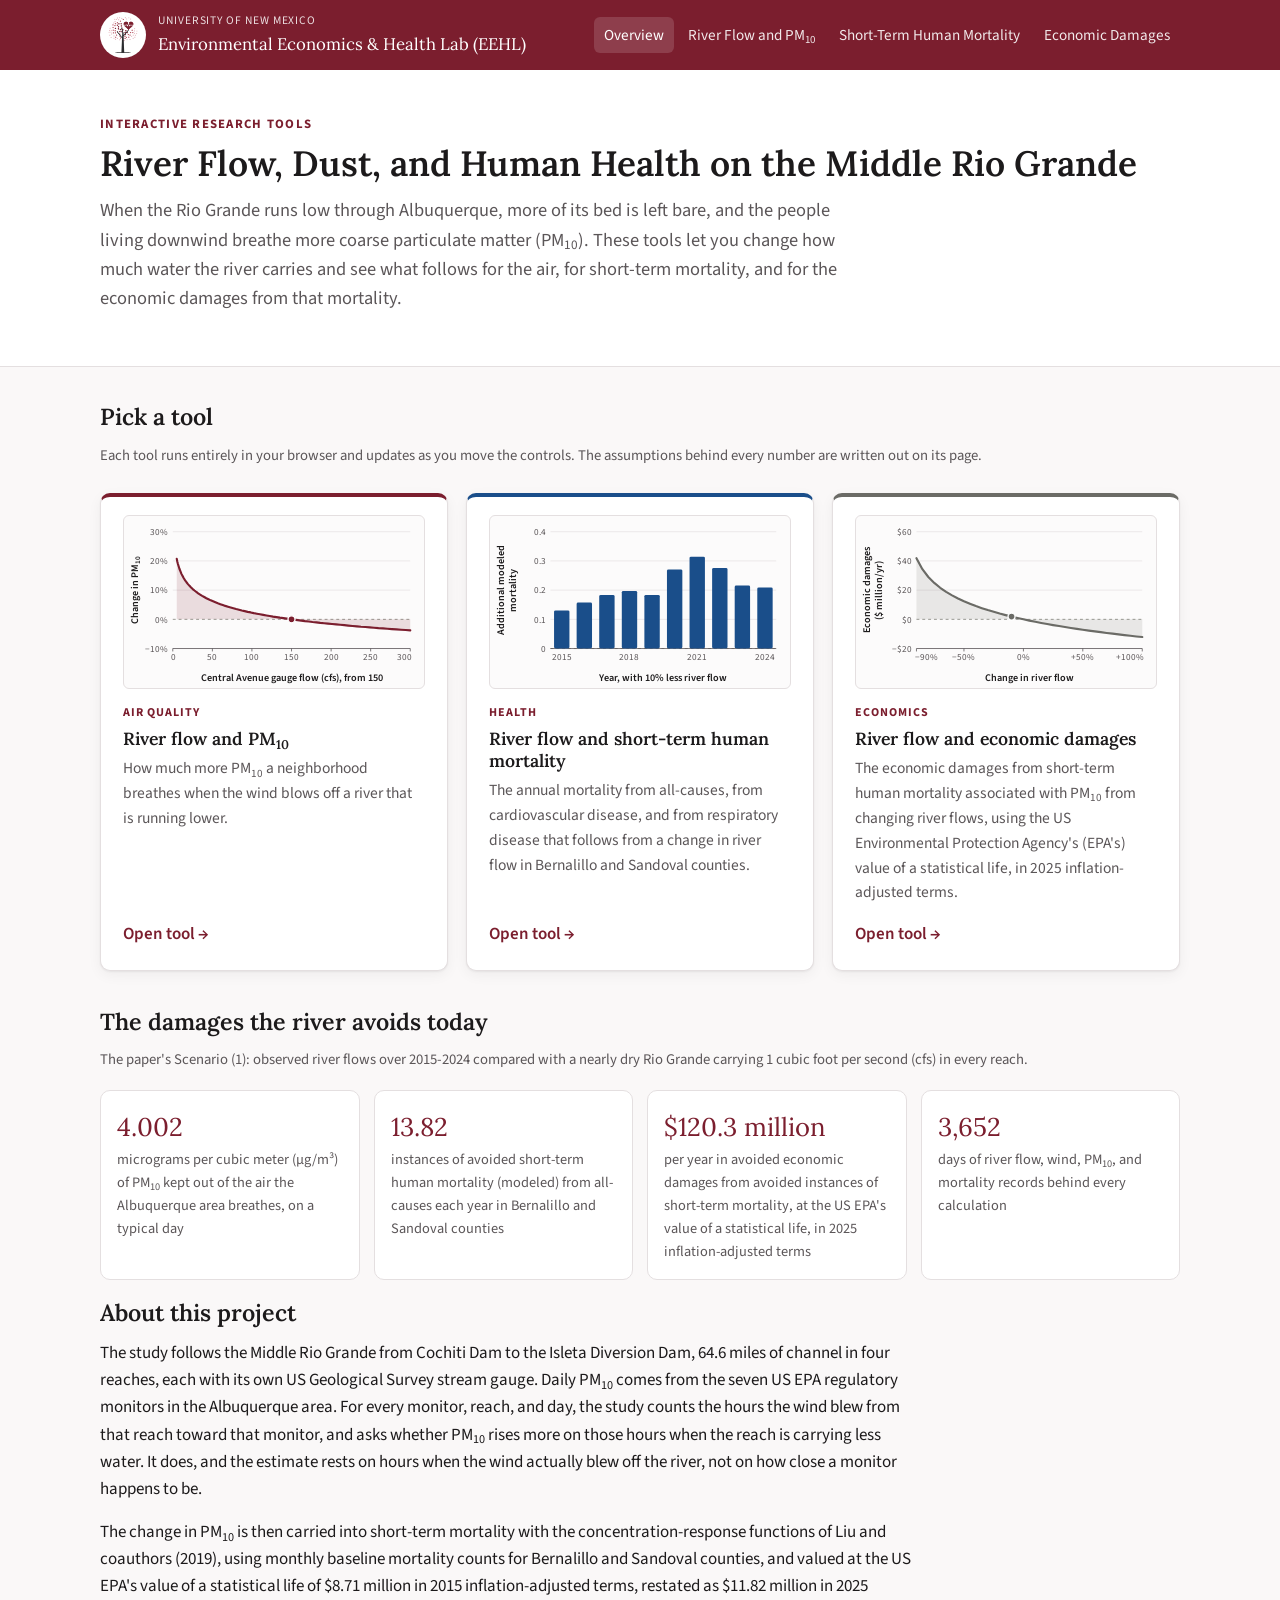
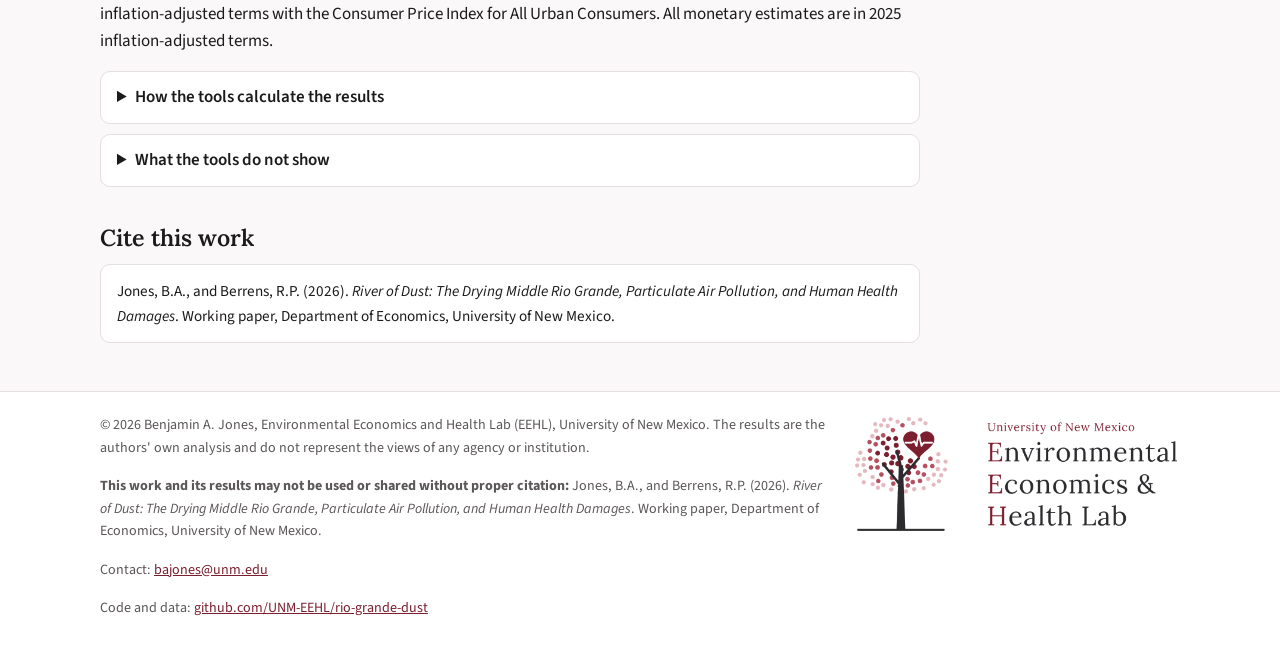
==== commit 1e3fabf2: "Match the paper: per-reach scenarios, typical-year climate scenarios, 2025 prices, new title" ====
--- a/index.html
+++ b/index.html
@@ -48,47 +48,49 @@
       <a class="go" href="pm10.html">Open tool</a>
     </div>
     <div class="card c-blue">
-      <div class="thumb" id="t-mort" role="img" aria-label="Additional modeled mortality by year, 2015 to 2024, with 10% less water"></div>
+      <div class="thumb" id="t-mort" role="img" aria-label="Additional modeled mortality by year, 2015 to 2024, with 10% less flow"></div>
       <div class="tag">Health</div>
       <h3>River flow and short-term human mortality</h3>
       <p>The annual mortality from all-causes, from cardiovascular disease, and from respiratory disease that follows from a change in river flow in Bernalillo and Sandoval counties.</p>
       <a class="go" href="mortality.html">Open tool</a>
     </div>
     <div class="card c-gray">
-      <div class="thumb" id="t-cost" role="img" aria-label="Economic damages a year in millions, from 90% less to twice the water"></div>
+      <div class="thumb" id="t-cost" role="img" aria-label="Economic damages per year in millions, from 90% less to twice the water"></div>
       <div class="tag">Economics</div>
       <h3>River flow and economic damages</h3>
-      <p>The economic damages from short-term human mortality associated with PM<sub>10</sub> from changing river flows, using the US Environmental Protection Agency's (EPA's) value of a statistical life, in 2015 inflation-adjusted terms.</p>
+      <p>The economic damages from short-term human mortality associated with PM<sub>10</sub> from changing river flows, using the US Environmental Protection Agency's (EPA's) value of a statistical life, in 2025 inflation-adjusted terms.</p>
       <a class="go" href="costs.html">Open tool</a>
     </div>
   </div>
 
 
   <h2>The damages the river avoids today</h2>
-  <p class="note">Compared with a Rio Grande that is essentially dry (1 cubic foot per second (cfs) of flow at the Central Avenue gauge), over 2015-2024.</p>
+  <p class="note">The paper's Scenario (1): observed river flows over 2015-2024 compared with a nearly dry Rio Grande carrying 1 cubic foot per second (cfs) in every reach.</p>
   <div class="facts" id="facts">
     <div class="fact"><div class="v" id="f-dc">&hellip;</div><div class="l">micrograms per cubic meter (&micro;g/m&sup3;) of PM<sub>10</sub> kept out of the air the Albuquerque area breathes, on a typical day</div></div>
     <div class="fact"><div class="v" id="f-d">&hellip;</div><div class="l">instances of avoided short-term human mortality (modeled) from all-causes each year in Bernalillo and Sandoval counties</div></div>
-    <div class="fact"><div class="v" id="f-v">&hellip;</div><div class="l">per year in avoided economic damages from avoided instances of short-term mortality, at the US EPA's value of a statistical life, in 2015 inflation-adjusted terms</div></div>
+    <div class="fact"><div class="v" id="f-v">&hellip;</div><div class="l">per year in avoided economic damages from avoided instances of short-term mortality, at the US EPA's value of a statistical life, in 2025 inflation-adjusted terms</div></div>
     <div class="fact"><div class="v" id="f-n">&hellip;</div><div class="l">days of river flow, wind, PM<sub>10</sub>, and mortality records behind every calculation</div></div>
   </div>
 
   <div class="prose">
     <h2>About this project</h2>
     <p>The study follows the Middle Rio Grande from Cochiti Dam to the Isleta Diversion Dam, 64.6 miles of channel in four reaches, each with its own US Geological Survey stream gauge. Daily PM<sub>10</sub> comes from the seven US EPA regulatory monitors in the Albuquerque area. For every monitor, reach, and day, the study counts the hours the wind blew from that reach toward that monitor, and asks whether PM<sub>10</sub> rises more on those hours when the reach is carrying less water. It does, and the estimate rests on hours when the wind actually blew off the river, not on how close a monitor happens to be.</p>
-    <p>The change in PM<sub>10</sub> is then carried into short-term mortality with the concentration-response functions of Liu and coauthors (2019), using monthly baseline mortality counts for Bernalillo and Sandoval counties, and valued at the US EPA's value of a statistical life, with all monetary estimates in 2015 inflation-adjusted terms.</p>
+    <p>The change in PM<sub>10</sub> is then carried into short-term mortality with the concentration-response functions of Liu and coauthors (2019), using monthly baseline mortality counts for Bernalillo and Sandoval counties, and valued at the US EPA's value of a statistical life of $8.71 million in 2015 inflation-adjusted terms, restated as $11.82 million in 2025 inflation-adjusted terms with the Consumer Price Index for All Urban Consumers. All monetary estimates are in 2025 inflation-adjusted terms.</p>
 
     <details>
       <summary>How the tools calculate the results</summary>
-      <p>The results are obtained from a causally identified econometric model of the effect of Rio Grande river flows on downwind monitored PM<sub>10</sub> that accounts for any confounding effects of weather (daily temperature, same-day and recent precipitation, and wind speed), seasonality, and unobserved heterogeneity, through fixed effects for each monitor in each calendar month, which absorb everything that differs between monitors and across the seasons at each monitor, and fixed effects for each month of each year, which absorb everything shared across the region in a given month, such as regional drought, dust from far away, and wildfire smoke. Every number the tools use, from the regression coefficient to the daily river flows, downwind hours, PM<sub>10</sub>, and baseline mortality, is written by the study's replication code. Every scenario is set at the Central Avenue gauge in Albuquerque, and on each day the other three reaches move in the same proportion. That setting is for these public tools only, so you can change one familiar flow and see what follows. It is not the study's headline: the paper applies added flow, a low-flow floor, and the dry-river comparison to each reach's own gauge, so those three scenarios give different numbers here than in the paper, while the percentage cuts and the climate scenarios are the same. Your browser applies the same four equations the study does: the scenario's change in flow, the change in PM<sub>10</sub> that follows, the change in modeled mortality, and its economic damages. The 95% intervals come from the same 2,000 joint draws of the regression coefficient and the mortality coefficients that the replication code writes. A test in this repository recomputes every scenario the replication code reports and checks that the browser matches it.</p>
+      <p>The results are obtained from a causally identified econometric model of the effect of Rio Grande river flows on downwind monitored PM<sub>10</sub> that accounts for any confounding effects of weather (daily temperature, same-day and recent precipitation, and wind speed), seasonality, and unobserved heterogeneity, through fixed effects for each monitor in each calendar month, which absorb everything that differs between monitors and across the seasons at each monitor, and fixed effects for each month of each year, which absorb everything shared across the region in a given month, such as regional drought, dust from far away, and wildfire smoke. Every number the tools use, from the regression coefficient to the daily river flows, downwind hours, PM<sub>10</sub>, and baseline mortality, comes from the paper's replication code.</p>
+      <p>Your browser applies the same four equations the paper does, its Eqs. (2) to (5): the scenario's change in flow in each of the four reaches, the change in PM<sub>10</sub> that follows, the change in modeled mortality, and its economic damages. Every scenario changes each reach at its own gauge, as in the paper. Scenarios that change the flow, add water, set a low-flow floor, or compare with a nearly dry river are applied to every day of 2015 to 2024, with the wind as it actually blew. The two climate scenarios are applied, as in the paper, to a typical year, the 2015-2024 average of each calendar day. Set to the paper's nine scenarios, the tools give exactly the numbers in the paper's Tables 2 and 3, and show the paper's own 95% confidence intervals. For any other setting, the 95% intervals come from 2,000 joint draws of the regression coefficient and the mortality coefficients. A test in this repository recomputes every scenario and checks that the browser matches both the replication code and the paper.</p>
+      <p>Each tool also reports the volume of water the scenario adds or removes at the Central Avenue gauge in Albuquerque, in acre-feet (AF) per year: the scenario's flow at the gauge minus the flow it actually recorded, at 1.98347 AF per cubic foot per second held for one day. That is the volume at one of the four reach gauges only; releases upstream would need to be somewhat larger, because some water is lost before it reaches Albuquerque.</p>
     </details>
     <details>
       <summary>What the tools do not show</summary>
-      <p>The results are for short-term (acute) mortality only, all ages, from PM<sub>10</sub> only, with one set of concentration-response functions. Long-term mortality, hospital visits, and fine particulate matter (PM<sub>2.5</sub>) are not included, so the monetary estimates are conservative. The estimate uses same-day river flow, which understates the effect of a river bed that has been drying for weeks; the study treats it as a lower bound. Scenarios far outside the flows the river actually carried from 2015 to 2024 are extrapolations.</p>
+      <p>The results are for short-term (acute) mortality only, all ages, from PM<sub>10</sub> only, with one set of concentration-response functions. Long-term mortality, hospital visits, and fine particulate matter (PM<sub>2.5</sub>) are not included, so the monetary estimates are conservative. The estimates use same-day river flow; in the paper, mean flow over the previous 80 days more than doubles the PM<sub>10</sub> estimate, so these results are likely conservative lower bounds. Scenarios far outside the flows the river actually carried from 2015 to 2024 are extrapolations.</p>
     </details>
 
     <h2>Cite this work</h2>
-    <p class="cite">Jones, B.A., and Berrens, R.P. (2026). <em>Flow in the Middle Rio Grande and Particulate Air Pollution in the Albuquerque Area</em>. Working paper, Department of Economics, University of New Mexico.</p>
+    <p class="cite">Jones, B.A., and Berrens, R.P. (2026). <em>River of Dust: The Drying Middle Rio Grande, Particulate Air Pollution, and Human Health Damages</em>. Working paper, Department of Economics, University of New Mexico.</p>
   </div>
 </main>
 
@@ -96,7 +98,7 @@
   <div class="wrap">
     <div>
       <p>&copy; 2026 Benjamin A. Jones, Environmental Economics and Health Lab (EEHL), University of New Mexico. The results are the authors' own analysis and do not represent the views of any agency or institution.</p>
-      <p><strong>This work and its results may not be used or shared without proper citation:</strong> Jones, B.A., and Berrens, R.P. (2026). <em>Flow in the Middle Rio Grande and Particulate Air Pollution in the Albuquerque Area</em>. Working paper, Department of Economics, University of New Mexico.</p>
+      <p><strong>This work and its results may not be used or shared without proper citation:</strong> Jones, B.A., and Berrens, R.P. (2026). <em>River of Dust: The Drying Middle Rio Grande, Particulate Air Pollution, and Human Health Damages</em>. Working paper, Department of Economics, University of New Mexico.</p>
       <p>Contact: <a href="mailto:bajones@unm.edu">bajones@unm.edu</a></p>
       <p>Code and data: <a href="https://github.com/UNM-EEHL/rio-grande-dust">github.com/UNM-EEHL/rio-grande-dust</a></p>
     </div>
@@ -108,10 +110,12 @@
 <script src="assets/ui.js"></script>
 <script>
 RGModel.load("data/").then(M => {
+  /* the paper's Scenario (1), signed there as prevented; shown here as the
+     amounts kept out of the air and avoided */
   const c = M.central({ type: "reference", value: 1 });
-  document.getElementById("f-dc").textContent = c.dCmean.toFixed(2);
-  document.getElementById("f-d").textContent = c.deathsYr.all.toFixed(1);
-  document.getElementById("f-v").textContent = RGUI.fmt.money(c.deathsYr.all * M.vsl.central);
+  document.getElementById("f-dc").textContent = Math.abs(c.dCmean).toFixed(3);
+  document.getElementById("f-d").textContent = Math.abs(c.deathsYr.all).toFixed(2);
+  document.getElementById("f-v").textContent = RGUI.fmt.money(Math.abs(c.deathsYr.all * M.vsl.central));
   document.getElementById("f-n").textContent = M.D.n.toLocaleString("en-US");
   drawThumbs(M);
 }).catch(e => { document.getElementById("facts").insertAdjacentHTML("afterend",
@@ -177,7 +181,7 @@
   thumbSVG(document.getElementById("t-pm10"), { kind: "line", x: qs, y: ps, color: col("--maroon"), xf: v => v,
     xmin: 0, xmax: 300, xticks: [0, 50, 100, 150, 200, 250, 300], fx: v => v, fy: v => minus(+v.toFixed(1)) + "%",
     dot: [150, 0], xlab: "Central Avenue gauge flow (cfs), from 150", ylab: "Change in PM10" });
-  /* Tool 2: additional all-cause modeled mortality by year with 10% less water */
+  /* Tool 2: additional all-cause modeled mortality by year with 10% less flow, the paper's Scenario (2) */
   const c = M.central({ type: "percent", value: -0.1 });
   thumbSVG(document.getElementById("t-mort"), { kind: "bars", x: c.years, y: c.years.map(y => c.byYear[y].all), color: col("--blue"),
     every: 3, fy: v => minus(+v.toFixed(2)), xlab: "Year, with 10% less river flow", ylab: "Additional modeled\nmortality" });
--- a/assets/style.css
+++ b/assets/style.css
@@ -140,3 +140,6 @@
 
 /* chemical subscripts (PM10) that do not disturb line spacing */
 sub { font-size: 0.72em; line-height: 0; position: relative; vertical-align: baseline; bottom: -0.28em; }
+
+.water { margin: 0; padding: 12px 16px; background: var(--card); border: 1px solid var(--line); border-left: 4px solid var(--blue); border-radius: 6px; }
+.water .af-note { display: block; margin-top: 4px; font-size: 0.86rem; color: var(--muted); }
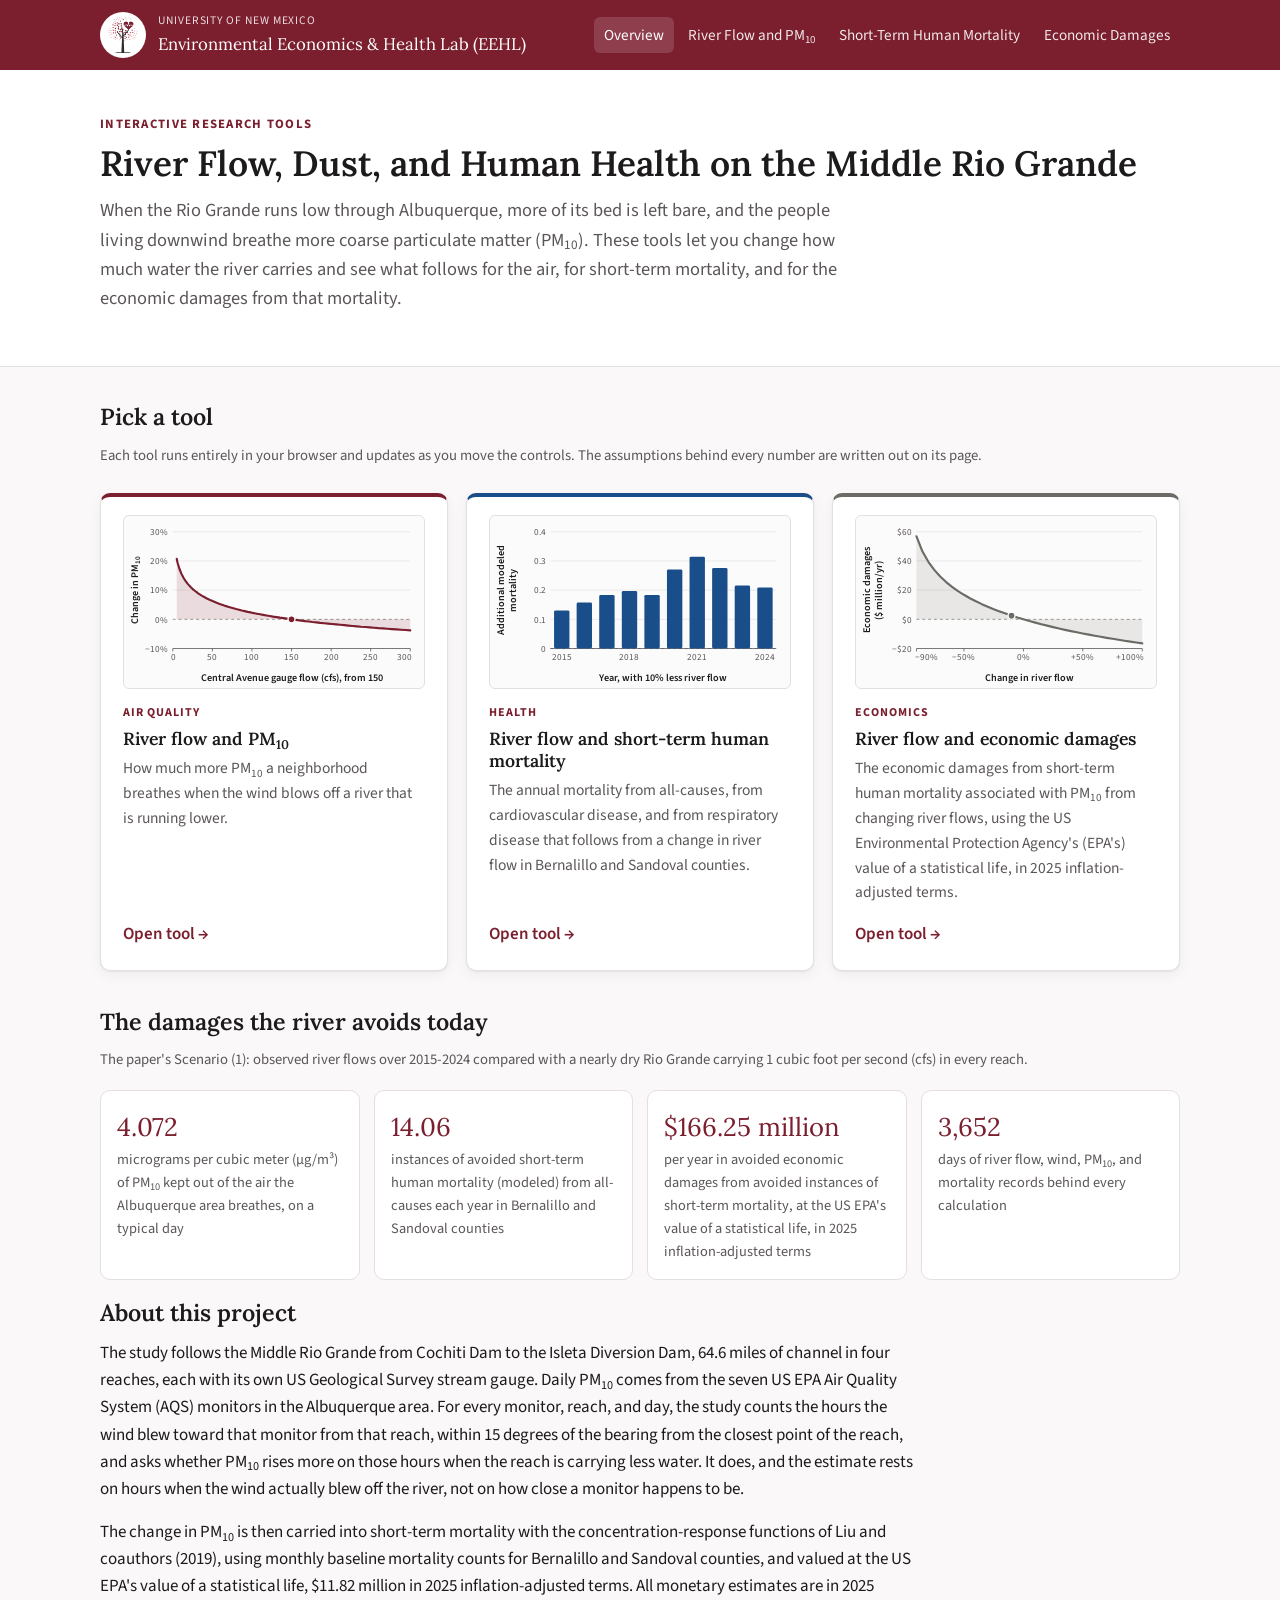
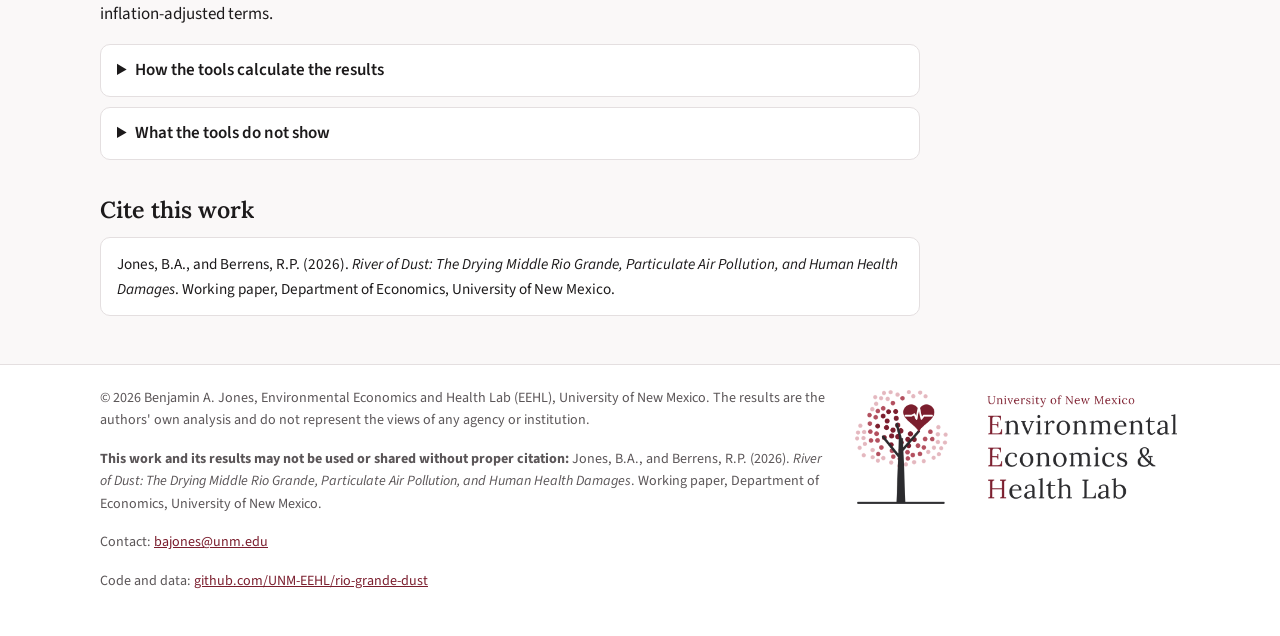
==== commit 1d5a16c4: "Methods and not-included text checked against the paper; overview VSL in 2025 prices only" ====
--- a/index.html
+++ b/index.html
@@ -75,18 +75,18 @@
 
   <div class="prose">
     <h2>About this project</h2>
-    <p>The study follows the Middle Rio Grande from Cochiti Dam to the Isleta Diversion Dam, 64.6 miles of channel in four reaches, each with its own US Geological Survey stream gauge. Daily PM<sub>10</sub> comes from the seven US EPA regulatory monitors in the Albuquerque area. For every monitor, reach, and day, the study counts the hours the wind blew from that reach toward that monitor, and asks whether PM<sub>10</sub> rises more on those hours when the reach is carrying less water. It does, and the estimate rests on hours when the wind actually blew off the river, not on how close a monitor happens to be.</p>
-    <p>The change in PM<sub>10</sub> is then carried into short-term mortality with the concentration-response functions of Liu and coauthors (2019), using monthly baseline mortality counts for Bernalillo and Sandoval counties, and valued at the US EPA's value of a statistical life of $8.71 million in 2015 inflation-adjusted terms, restated as $11.82 million in 2025 inflation-adjusted terms with the Consumer Price Index for All Urban Consumers. All monetary estimates are in 2025 inflation-adjusted terms.</p>
+    <p>The study follows the Middle Rio Grande from Cochiti Dam to the Isleta Diversion Dam, 64.6 miles of channel in four reaches, each with its own US Geological Survey stream gauge. Daily PM<sub>10</sub> comes from the seven US EPA Air Quality System (AQS) monitors in the Albuquerque area. For every monitor, reach, and day, the study counts the hours the wind blew toward that monitor from that reach, within 15 degrees of the bearing from the closest point of the reach, and asks whether PM<sub>10</sub> rises more on those hours when the reach is carrying less water. It does, and the estimate rests on hours when the wind actually blew off the river, not on how close a monitor happens to be.</p>
+    <p>The change in PM<sub>10</sub> is then carried into short-term mortality with the concentration-response functions of Liu and coauthors (2019), using monthly baseline mortality counts for Bernalillo and Sandoval counties, and valued at the US EPA's value of a statistical life, $11.82 million in 2025 inflation-adjusted terms. All monetary estimates are in 2025 inflation-adjusted terms.</p>
 
     <details>
       <summary>How the tools calculate the results</summary>
-      <p>The results are obtained from a causally identified econometric model of the effect of Rio Grande river flows on downwind monitored PM<sub>10</sub> that accounts for any confounding effects of weather (daily temperature, same-day and recent precipitation, and wind speed), seasonality, and unobserved heterogeneity, through fixed effects for each monitor in each calendar month, which absorb everything that differs between monitors and across the seasons at each monitor, and fixed effects for each month of each year, which absorb everything shared across the region in a given month, such as regional drought, dust from far away, and wildfire smoke. Every number the tools use, from the regression coefficient to the daily river flows, downwind hours, PM<sub>10</sub>, and baseline mortality, comes from the paper's replication code.</p>
-      <p>Your browser applies the same four equations the paper does, its Eqs. (2) to (5): the scenario's change in flow in each of the four reaches, the change in PM<sub>10</sub> that follows, the change in modeled mortality, and its economic damages. Every scenario changes each reach at its own gauge, as in the paper. Scenarios that change the flow, add water, set a low-flow floor, or compare with a nearly dry river are applied to every day of 2015 to 2024, with the wind as it actually blew. The two climate scenarios are applied, as in the paper, to a typical year, the 2015-2024 average of each calendar day. Set to the paper's nine scenarios, the tools give exactly the numbers in the paper's Tables 2 and 3, and show the paper's own 95% confidence intervals. For any other setting, the 95% intervals come from 2,000 joint draws of the regression coefficient and the mortality coefficients. A test in this repository recomputes every scenario and checks that the browser matches both the replication code and the paper.</p>
+      <p>The results are obtained from a causally identified econometric model of the effect of Rio Grande river flows on downwind monitored PM<sub>10</sub> that controls for weather (daily mean temperature, same-day precipitation, precipitation over the previous six days, daily mean wind speed, and hours of strong wind), for the share of fallow farmland within 3 km (1.9 miles) of each monitor and of its nearest river reach, and for seasonality and unobserved heterogeneity, through fixed effects for each monitor in each calendar month, which absorb everything that differs between monitors and across the seasons at each monitor, and fixed effects for each month of each year, which absorb everything shared across the region in a given month, such as regional drought, dust from far away, and wildfire smoke. Every number the tools use, from the regression coefficient to the daily river flows, downwind hours, PM<sub>10</sub>, and baseline mortality, comes from the paper's replication package, through the website's own Stata program.</p>
+      <p>Your browser applies the same four equations the paper does, its Eqs. (2) to (5): the scenario's change in flow in each of the four reaches, the change in PM<sub>10</sub> that follows, the change in modeled mortality, and its economic damages. Every scenario changes each reach at its own gauge, as in the paper. Scenarios that change the flow, add water, set a low-flow floor, or compare with a nearly dry river are applied to every day of 2015 to 2024, with the wind as it actually blew. The two climate scenarios are applied, as in the paper, to a typical year, the 2015-2024 average of each calendar day. Set to the paper's nine scenarios, the tools give exactly the numbers in the paper's Tables 2 and 3, and show the paper's own 95% confidence intervals. For any other setting, the 95% intervals come from 2,000 joint draws of the regression coefficient and the mortality coefficients. A test in this website's code repository recomputes every scenario and checks that the browser matches both the Stata program and the paper.</p>
       <p>Each tool also reports the volume of water the scenario adds or removes at the Central Avenue gauge in Albuquerque, in acre-feet (AF) per year: the scenario's flow at the gauge minus the flow it actually recorded, at 1.98347 AF per cubic foot per second held for one day. That is the volume at one of the four reach gauges only; releases upstream would need to be somewhat larger, because some water is lost before it reaches Albuquerque.</p>
     </details>
     <details>
       <summary>What the tools do not show</summary>
-      <p>The results are for short-term (acute) mortality only, all ages, from PM<sub>10</sub> only, with one set of concentration-response functions. Long-term mortality, hospital visits, and fine particulate matter (PM<sub>2.5</sub>) are not included, so the monetary estimates are conservative. The estimates use same-day river flow; in the paper, mean flow over the previous 80 days more than doubles the PM<sub>10</sub> estimate, so these results are likely conservative lower bounds. Scenarios far outside the flows the river actually carried from 2015 to 2024 are extrapolations.</p>
+      <p>The results count short-term (acute) mortality only, at all ages, from PM<sub>10</sub>, with one set of concentration-response functions (Liu and coauthors, 2019). They leave out illness, such as hospital visits and asthma, and long-term mortality, so they are likely conservative. The estimates also use same-day river flow; in the paper, mean flow over the previous 80 days more than doubles the PM<sub>10</sub> estimate, which suggests that these results are conservative lower bounds. Scenarios far outside the flows the river carried from 2015 to 2024, or beyond the 12% to 50% losses of water in the paper's climate scenarios, are extrapolations.</p>
     </details>
 
     <h2>Cite this work</h2>
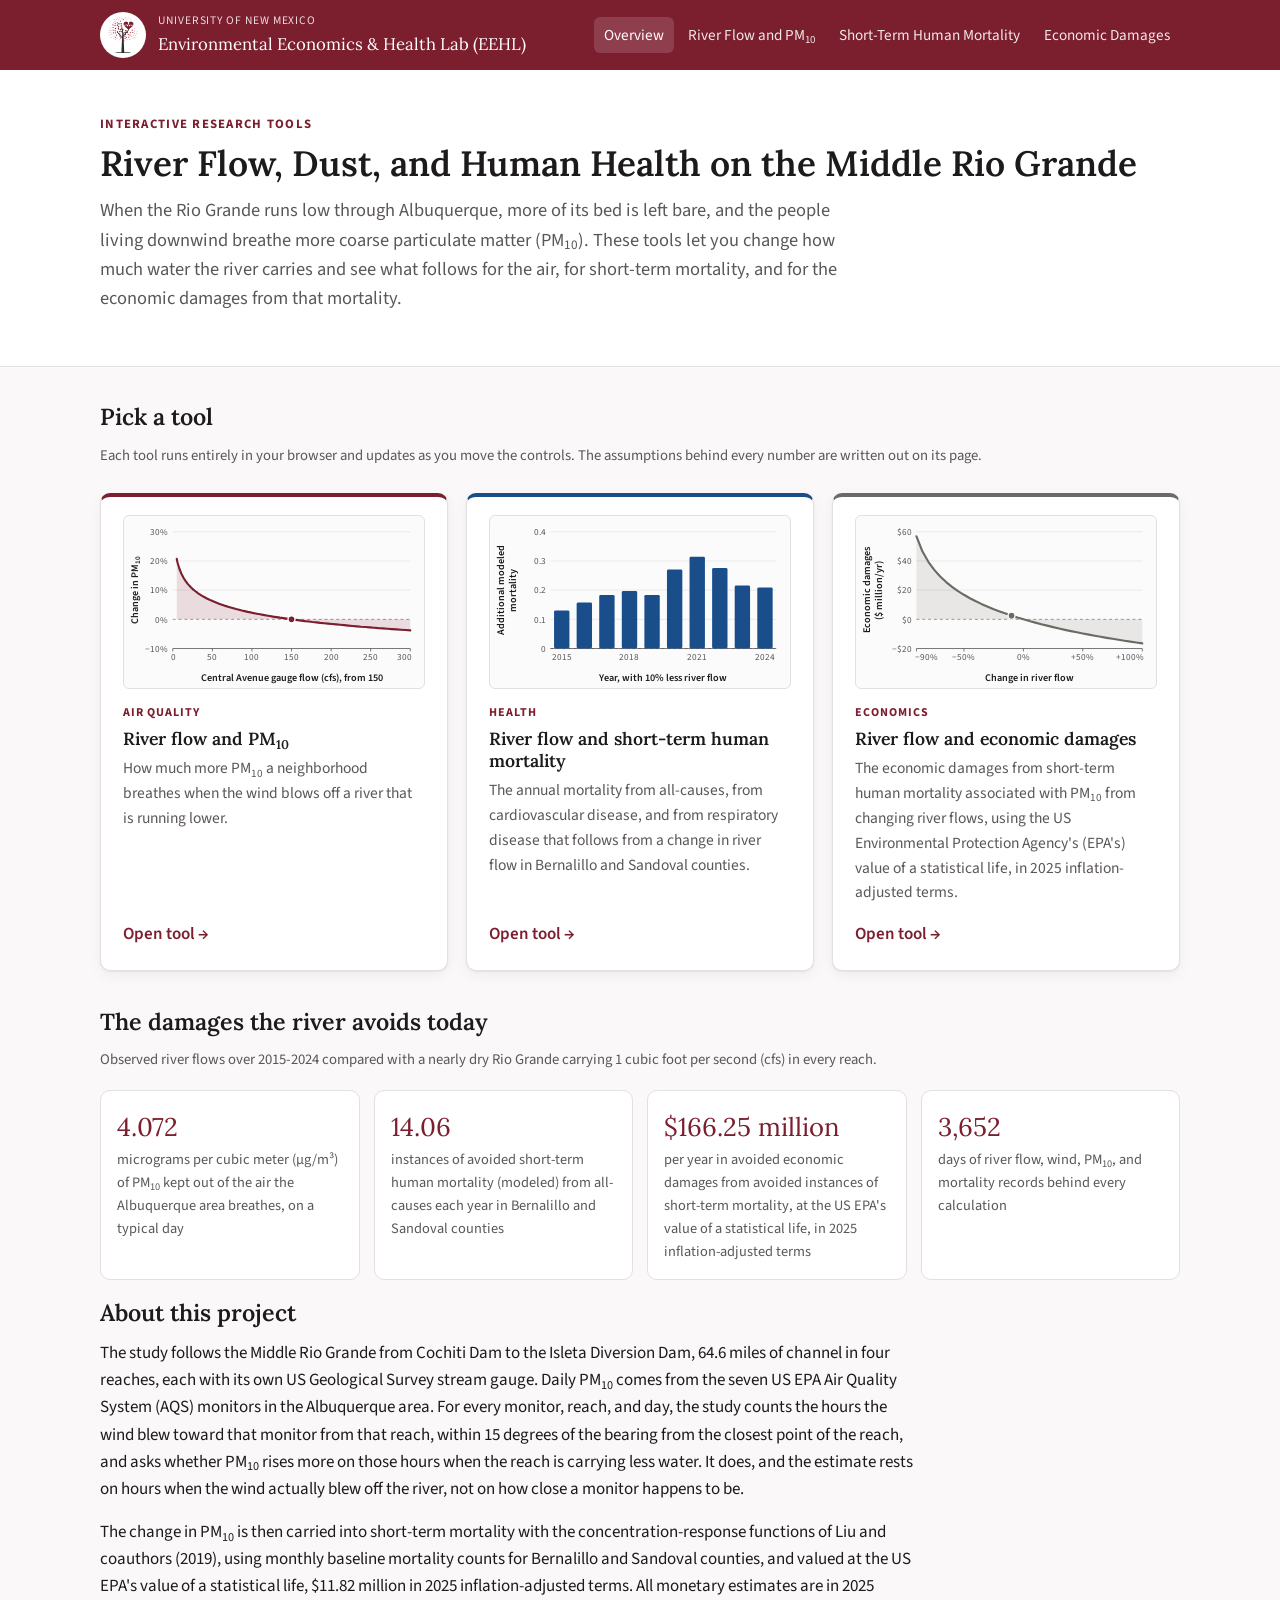
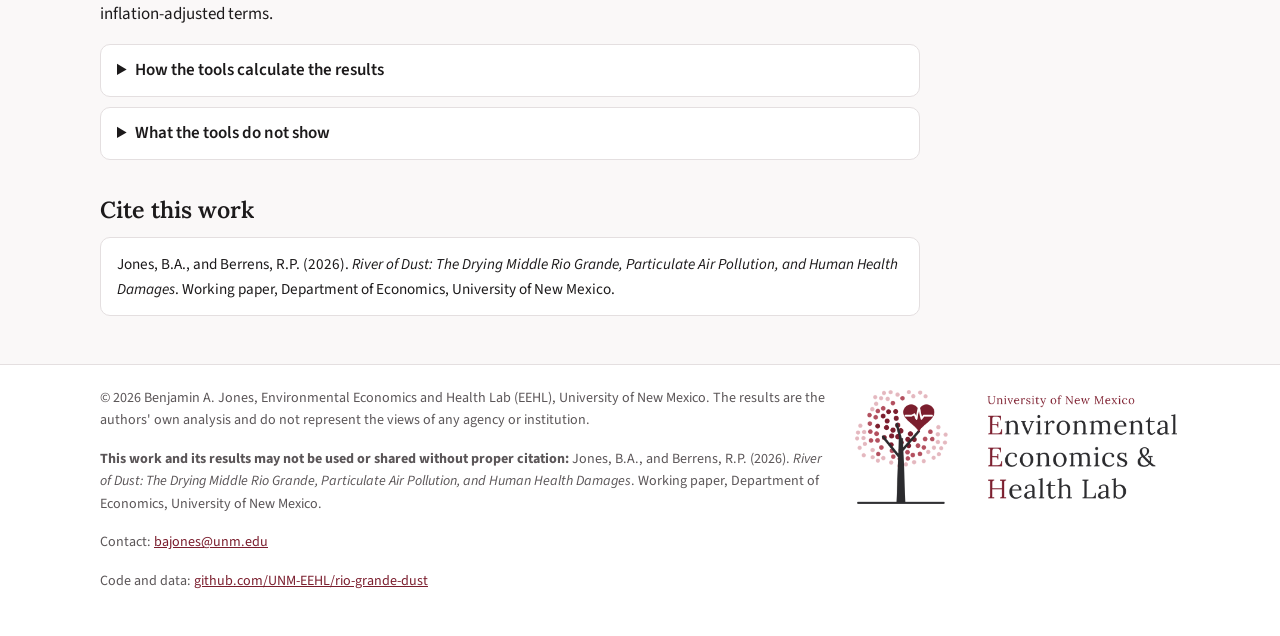
==== commit 97ec0011: "Stand-alone pages: no paper scenario, table, or equation numbers; the study is cited at the bottom" ====
--- a/index.html
+++ b/index.html
@@ -65,7 +65,7 @@
 
 
   <h2>The damages the river avoids today</h2>
-  <p class="note">The paper's Scenario (1): observed river flows over 2015-2024 compared with a nearly dry Rio Grande carrying 1 cubic foot per second (cfs) in every reach.</p>
+  <p class="note">Observed river flows over 2015-2024 compared with a nearly dry Rio Grande carrying 1 cubic foot per second (cfs) in every reach.</p>
   <div class="facts" id="facts">
     <div class="fact"><div class="v" id="f-dc">&hellip;</div><div class="l">micrograms per cubic meter (&micro;g/m&sup3;) of PM<sub>10</sub> kept out of the air the Albuquerque area breathes, on a typical day</div></div>
     <div class="fact"><div class="v" id="f-d">&hellip;</div><div class="l">instances of avoided short-term human mortality (modeled) from all-causes each year in Bernalillo and Sandoval counties</div></div>
@@ -80,13 +80,13 @@
 
     <details>
       <summary>How the tools calculate the results</summary>
-      <p>The results are obtained from a causally identified econometric model of the effect of Rio Grande river flows on downwind monitored PM<sub>10</sub> that controls for weather (daily mean temperature, same-day precipitation, precipitation over the previous six days, daily mean wind speed, and hours of strong wind), for the share of fallow farmland within 3 km (1.9 miles) of each monitor and of its nearest river reach, and for seasonality and unobserved heterogeneity, through fixed effects for each monitor in each calendar month, which absorb everything that differs between monitors and across the seasons at each monitor, and fixed effects for each month of each year, which absorb everything shared across the region in a given month, such as regional drought, dust from far away, and wildfire smoke. Every number the tools use, from the regression coefficient to the daily river flows, downwind hours, PM<sub>10</sub>, and baseline mortality, comes from the paper's replication package, through the website's own Stata program.</p>
-      <p>Your browser applies the same four equations the paper does, its Eqs. (2) to (5): the scenario's change in flow in each of the four reaches, the change in PM<sub>10</sub> that follows, the change in modeled mortality, and its economic damages. Every scenario changes each reach at its own gauge, as in the paper. Scenarios that change the flow, add water, set a low-flow floor, or compare with a nearly dry river are applied to every day of 2015 to 2024, with the wind as it actually blew. The two climate scenarios are applied, as in the paper, to a typical year, the 2015-2024 average of each calendar day. Set to the paper's nine scenarios, the tools give exactly the numbers in the paper's Tables 2 and 3, and show the paper's own 95% confidence intervals. For any other setting, the 95% intervals come from 2,000 joint draws of the regression coefficient and the mortality coefficients. A test in this website's code repository recomputes every scenario and checks that the browser matches both the Stata program and the paper.</p>
+      <p>The results are obtained from a causally identified econometric model of the effect of Rio Grande river flows on downwind monitored PM<sub>10</sub> that controls for weather (daily mean temperature, same-day precipitation, precipitation over the previous six days, daily mean wind speed, and hours of strong wind), for the share of fallow farmland within 3 km (1.9 miles) of each monitor and of its nearest river reach, and for seasonality and unobserved heterogeneity, through fixed effects for each monitor in each calendar month, which absorb everything that differs between monitors and across the seasons at each monitor, and fixed effects for each month of each year, which absorb everything shared across the region in a given month, such as regional drought, dust from far away, and wildfire smoke. Every number the tools use, from the regression coefficient to the daily river flows, downwind hours, PM<sub>10</sub>, and baseline mortality, comes from the study's replication code, through the website's own Stata program.</p>
+      <p>Your browser applies the study's four equations: the scenario's change in flow in each of the four reaches, the change in PM<sub>10</sub> that follows, the change in modeled mortality, and its economic damages. Every scenario changes each reach at its own gauge. Scenarios that change the flow, add water, set a low-flow floor, or compare with a nearly dry river are applied to every day of 2015 to 2024, with the wind as it actually blew. The two climate scenarios are applied to a typical year, the 2015-2024 average of each calendar day. The 95% intervals come from 2,000 Monte Carlo draws of the regression coefficient and the mortality coefficients. A test in this website's code repository recomputes every scenario and checks that the browser matches the Stata program.</p>
       <p>Each tool also reports the volume of water the scenario adds or removes at the Central Avenue gauge in Albuquerque, in acre-feet (AF) per year: the scenario's flow at the gauge minus the flow it actually recorded, at 1.98347 AF per cubic foot per second held for one day. That is the volume at one of the four reach gauges only; releases upstream would need to be somewhat larger, because some water is lost before it reaches Albuquerque.</p>
     </details>
     <details>
       <summary>What the tools do not show</summary>
-      <p>The results count short-term (acute) mortality only, at all ages, from PM<sub>10</sub>, with one set of concentration-response functions (Liu and coauthors, 2019). They leave out illness, such as hospital visits and asthma, and long-term mortality, so they are likely conservative. The estimates also use same-day river flow; in the paper, mean flow over the previous 80 days more than doubles the PM<sub>10</sub> estimate, which suggests that these results are conservative lower bounds. Scenarios far outside the flows the river carried from 2015 to 2024, or beyond the 12% to 50% losses of water in the paper's climate scenarios, are extrapolations.</p>
+      <p>The results count short-term (acute) mortality only, at all ages, from PM<sub>10</sub>, with one set of concentration-response functions (Liu and coauthors, 2019). They leave out illness, such as hospital visits and asthma, and long-term mortality, so they are likely conservative. The estimates also use same-day river flow; the study finds that mean flow over the previous 80 days more than doubles the PM<sub>10</sub> estimate, which suggests that these results are conservative lower bounds. Scenarios far outside the flows the river carried from 2015 to 2024, or with losses of more than half the river's water, are extrapolations.</p>
     </details>
 
     <h2>Cite this work</h2>
@@ -110,7 +110,7 @@
 <script src="assets/ui.js"></script>
 <script>
 RGModel.load("data/").then(M => {
-  /* the paper's Scenario (1), signed there as prevented; shown here as the
+  /* observed flows against a 1 cfs river, signed as prevented; shown here as the
      amounts kept out of the air and avoided */
   const c = M.central({ type: "reference", value: 1 });
   document.getElementById("f-dc").textContent = Math.abs(c.dCmean).toFixed(3);
@@ -181,7 +181,7 @@
   thumbSVG(document.getElementById("t-pm10"), { kind: "line", x: qs, y: ps, color: col("--maroon"), xf: v => v,
     xmin: 0, xmax: 300, xticks: [0, 50, 100, 150, 200, 250, 300], fx: v => v, fy: v => minus(+v.toFixed(1)) + "%",
     dot: [150, 0], xlab: "Central Avenue gauge flow (cfs), from 150", ylab: "Change in PM10" });
-  /* Tool 2: additional all-cause modeled mortality by year with 10% less flow, the paper's Scenario (2) */
+  /* Tool 2: additional all-cause modeled mortality by year with 10% less flow */
   const c = M.central({ type: "percent", value: -0.1 });
   thumbSVG(document.getElementById("t-mort"), { kind: "bars", x: c.years, y: c.years.map(y => c.byYear[y].all), color: col("--blue"),
     every: 3, fy: v => minus(+v.toFixed(2)), xlab: "Year, with 10% less river flow", ylab: "Additional modeled\nmortality" });
